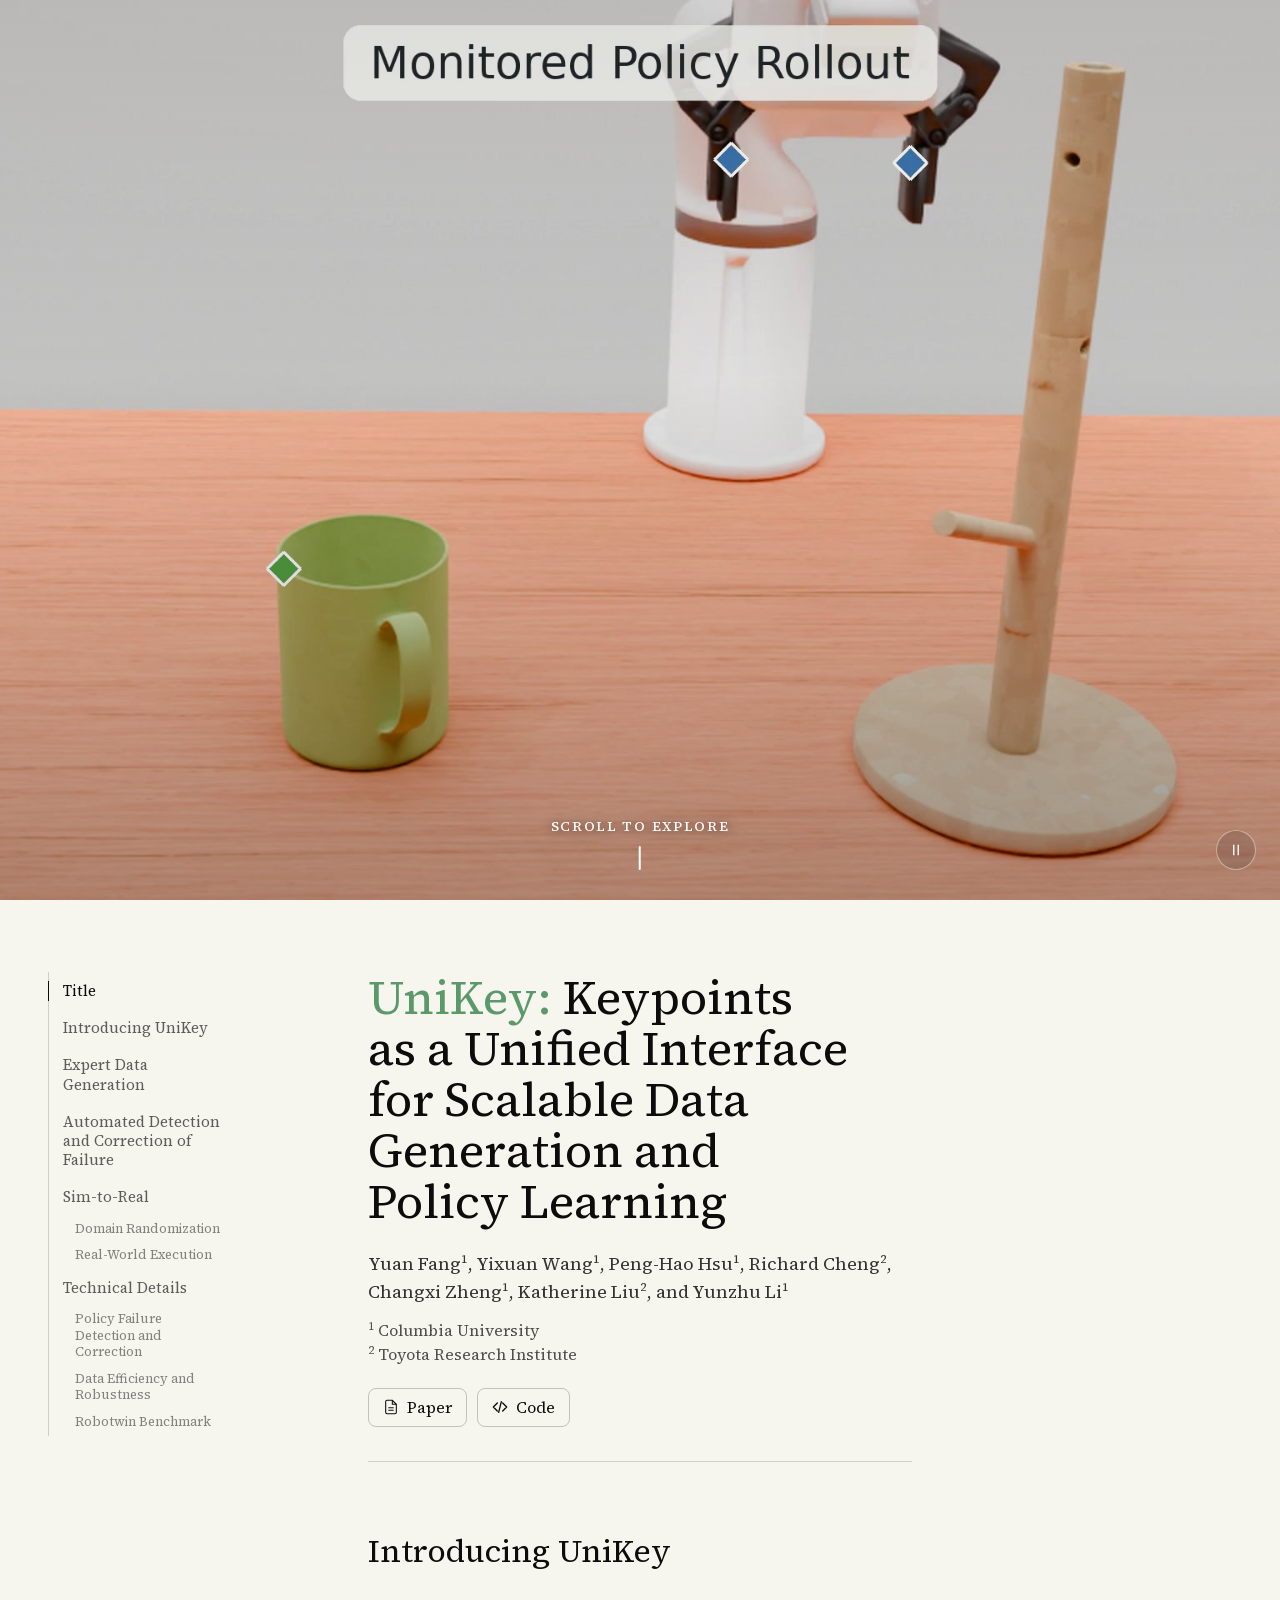
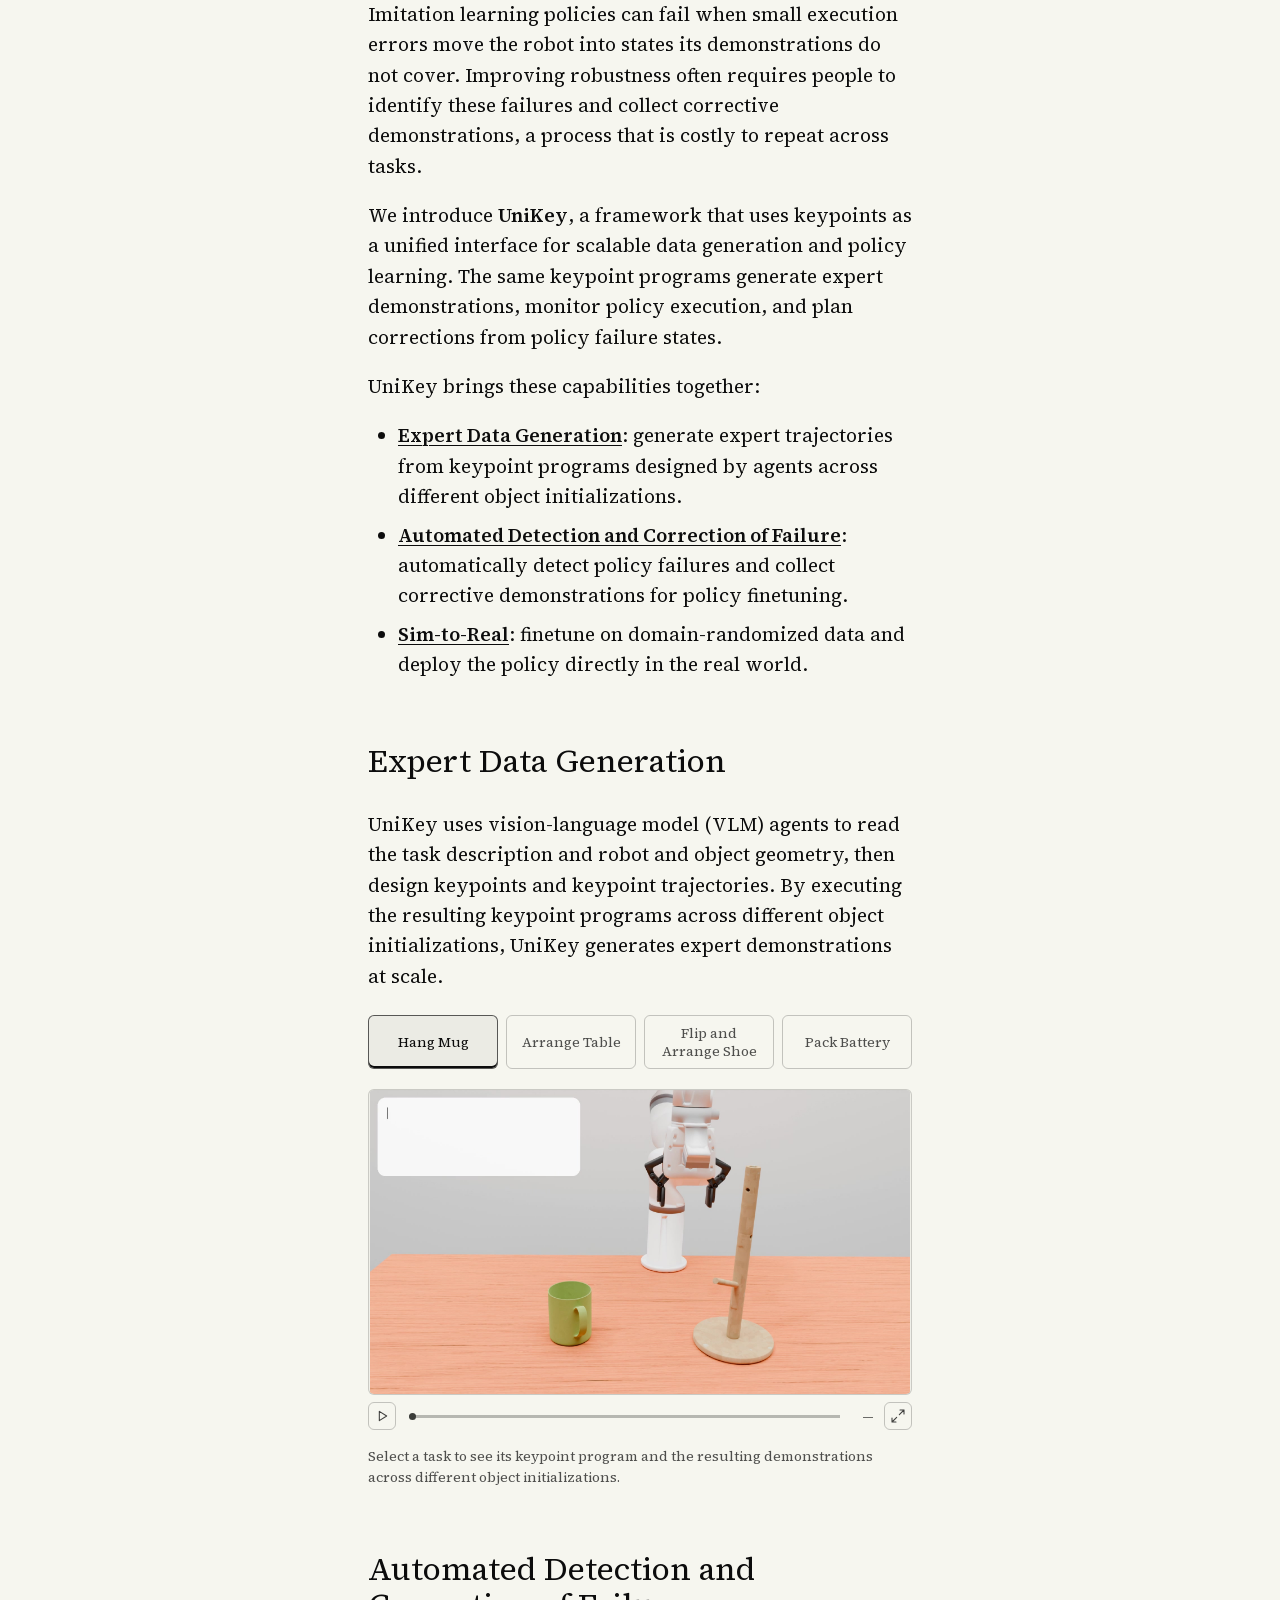
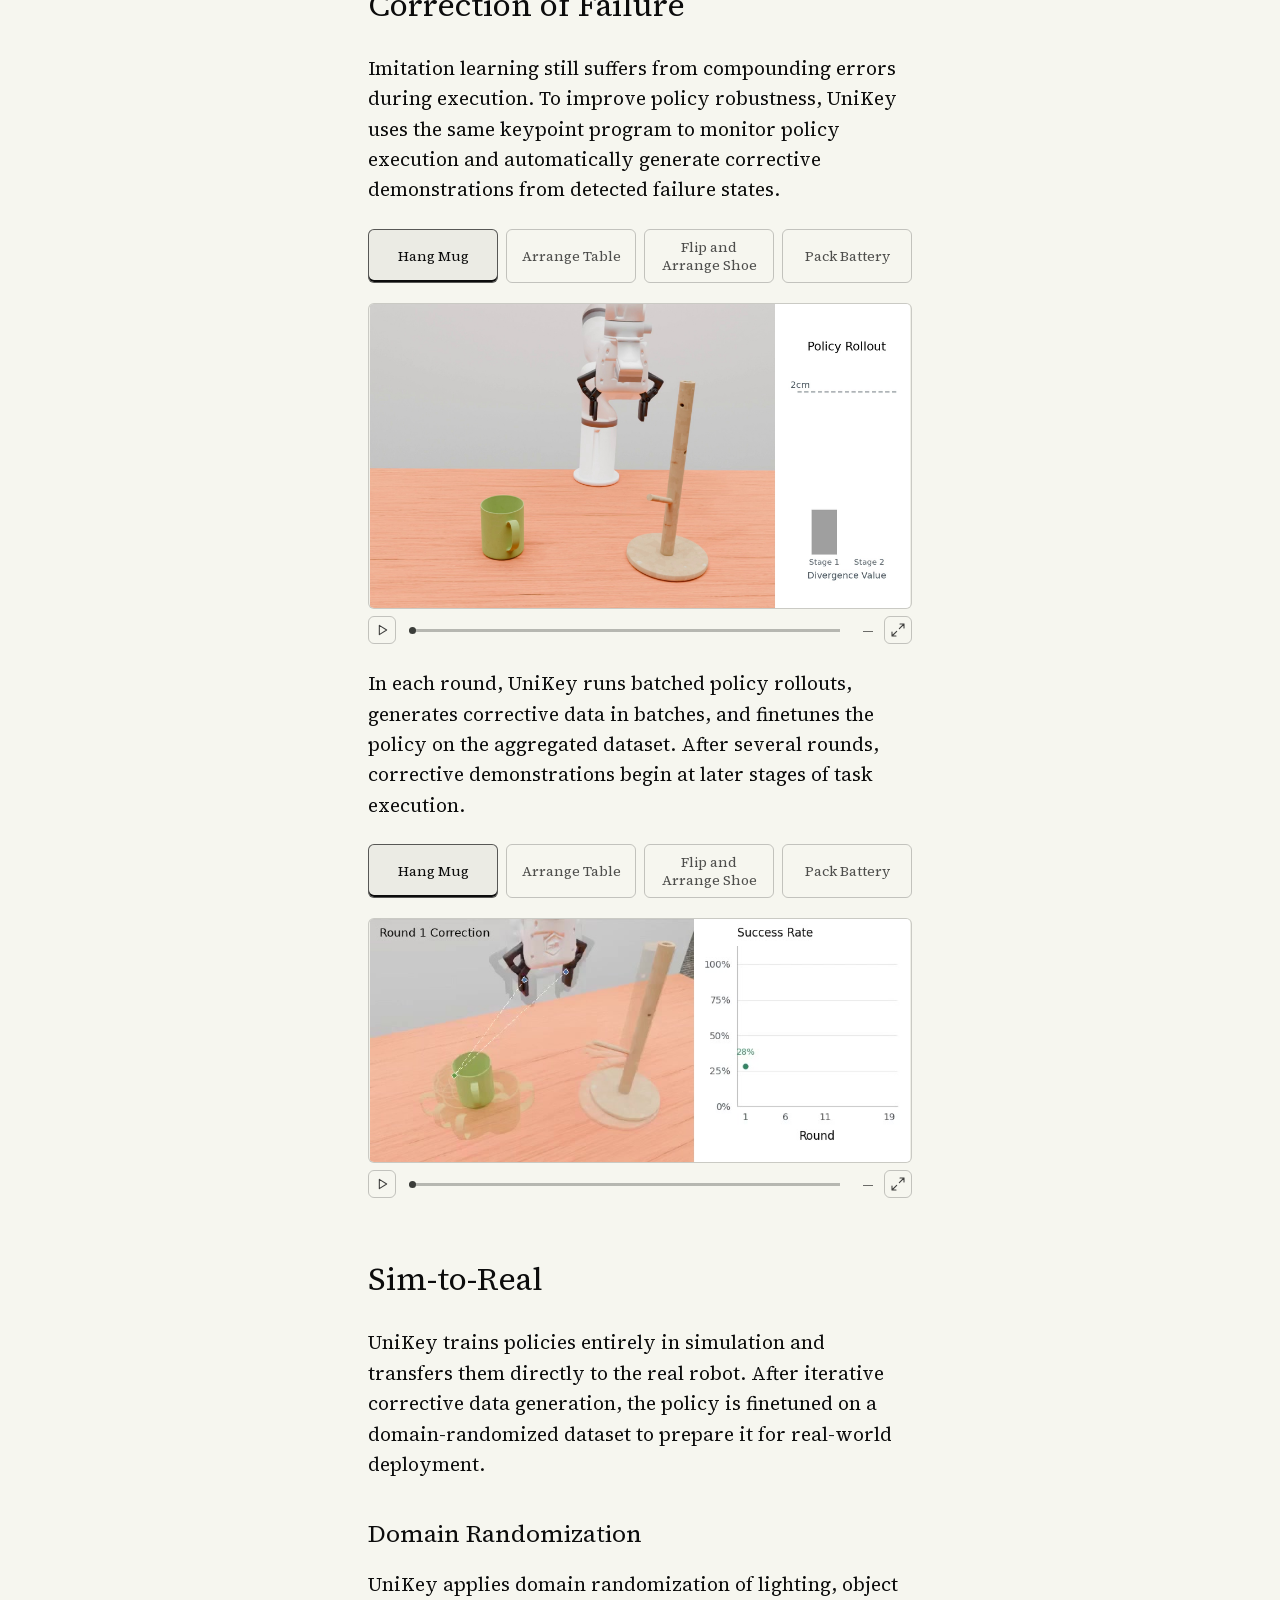
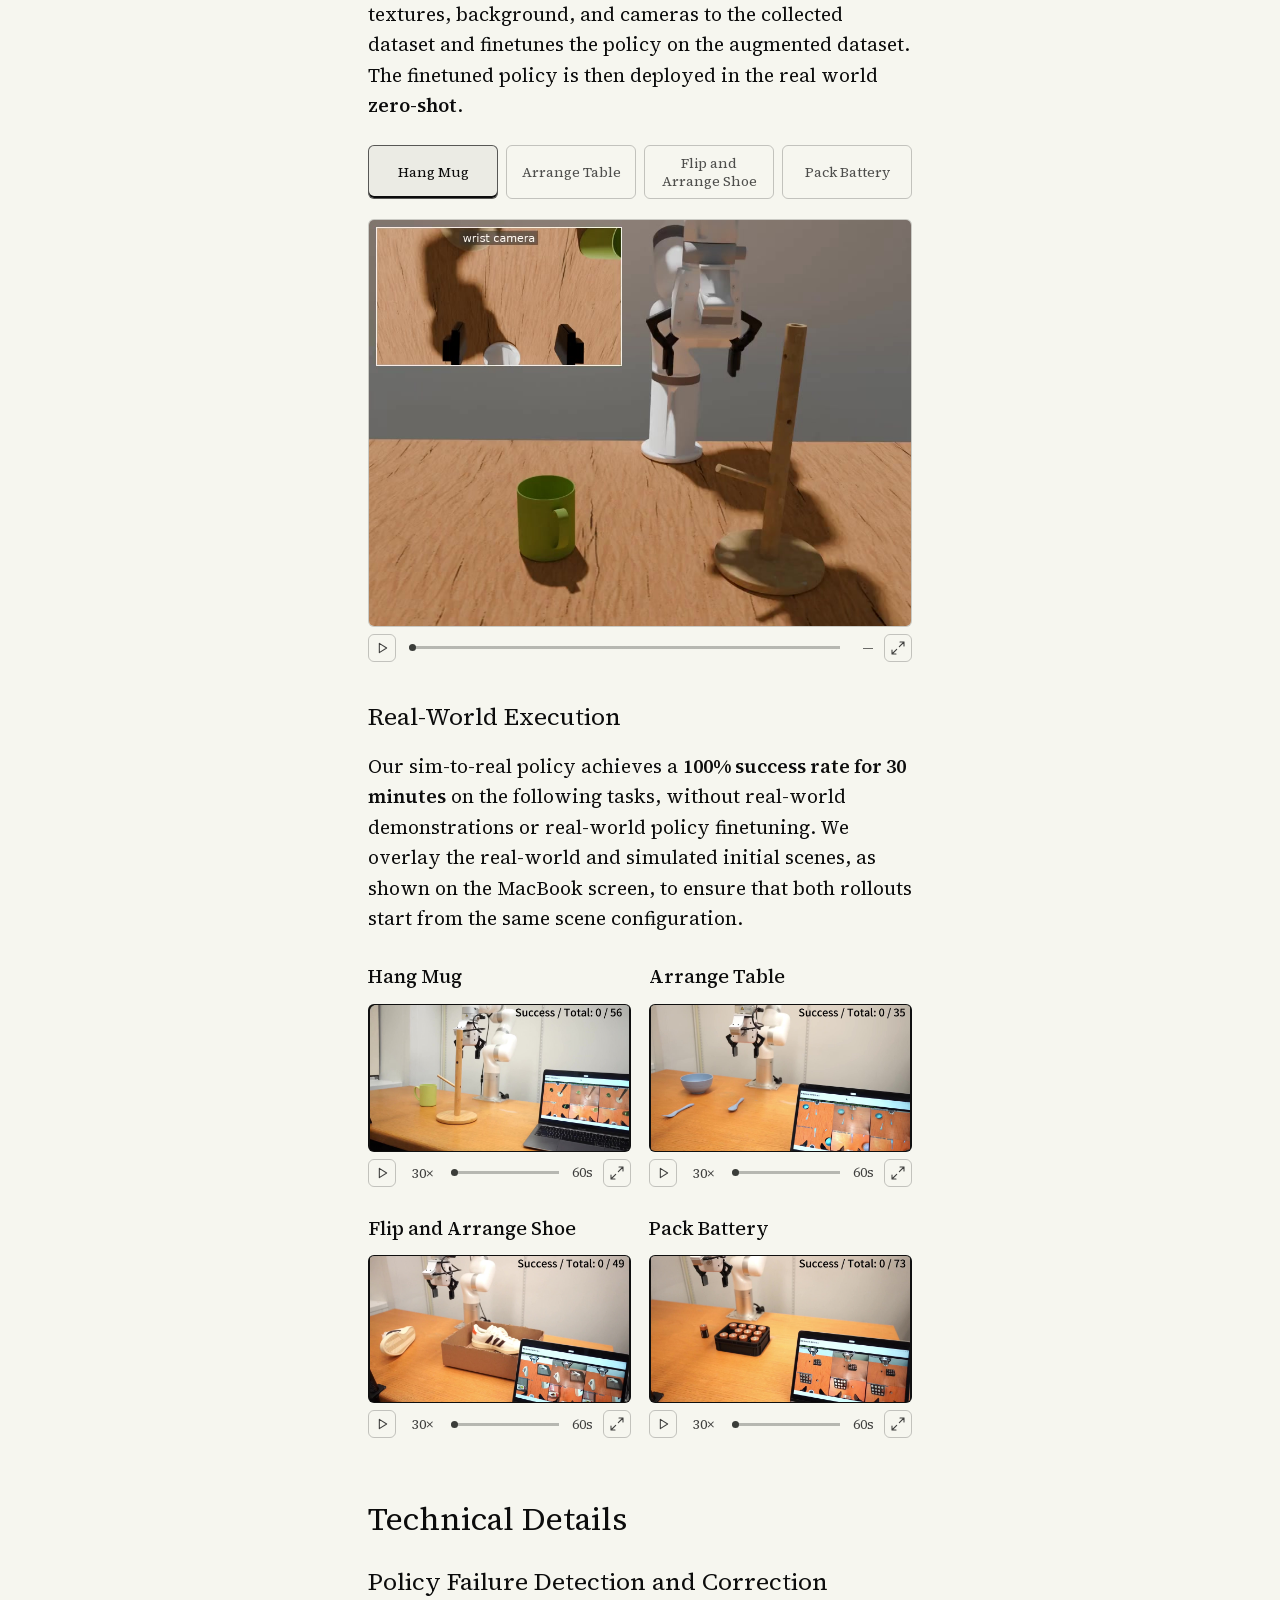
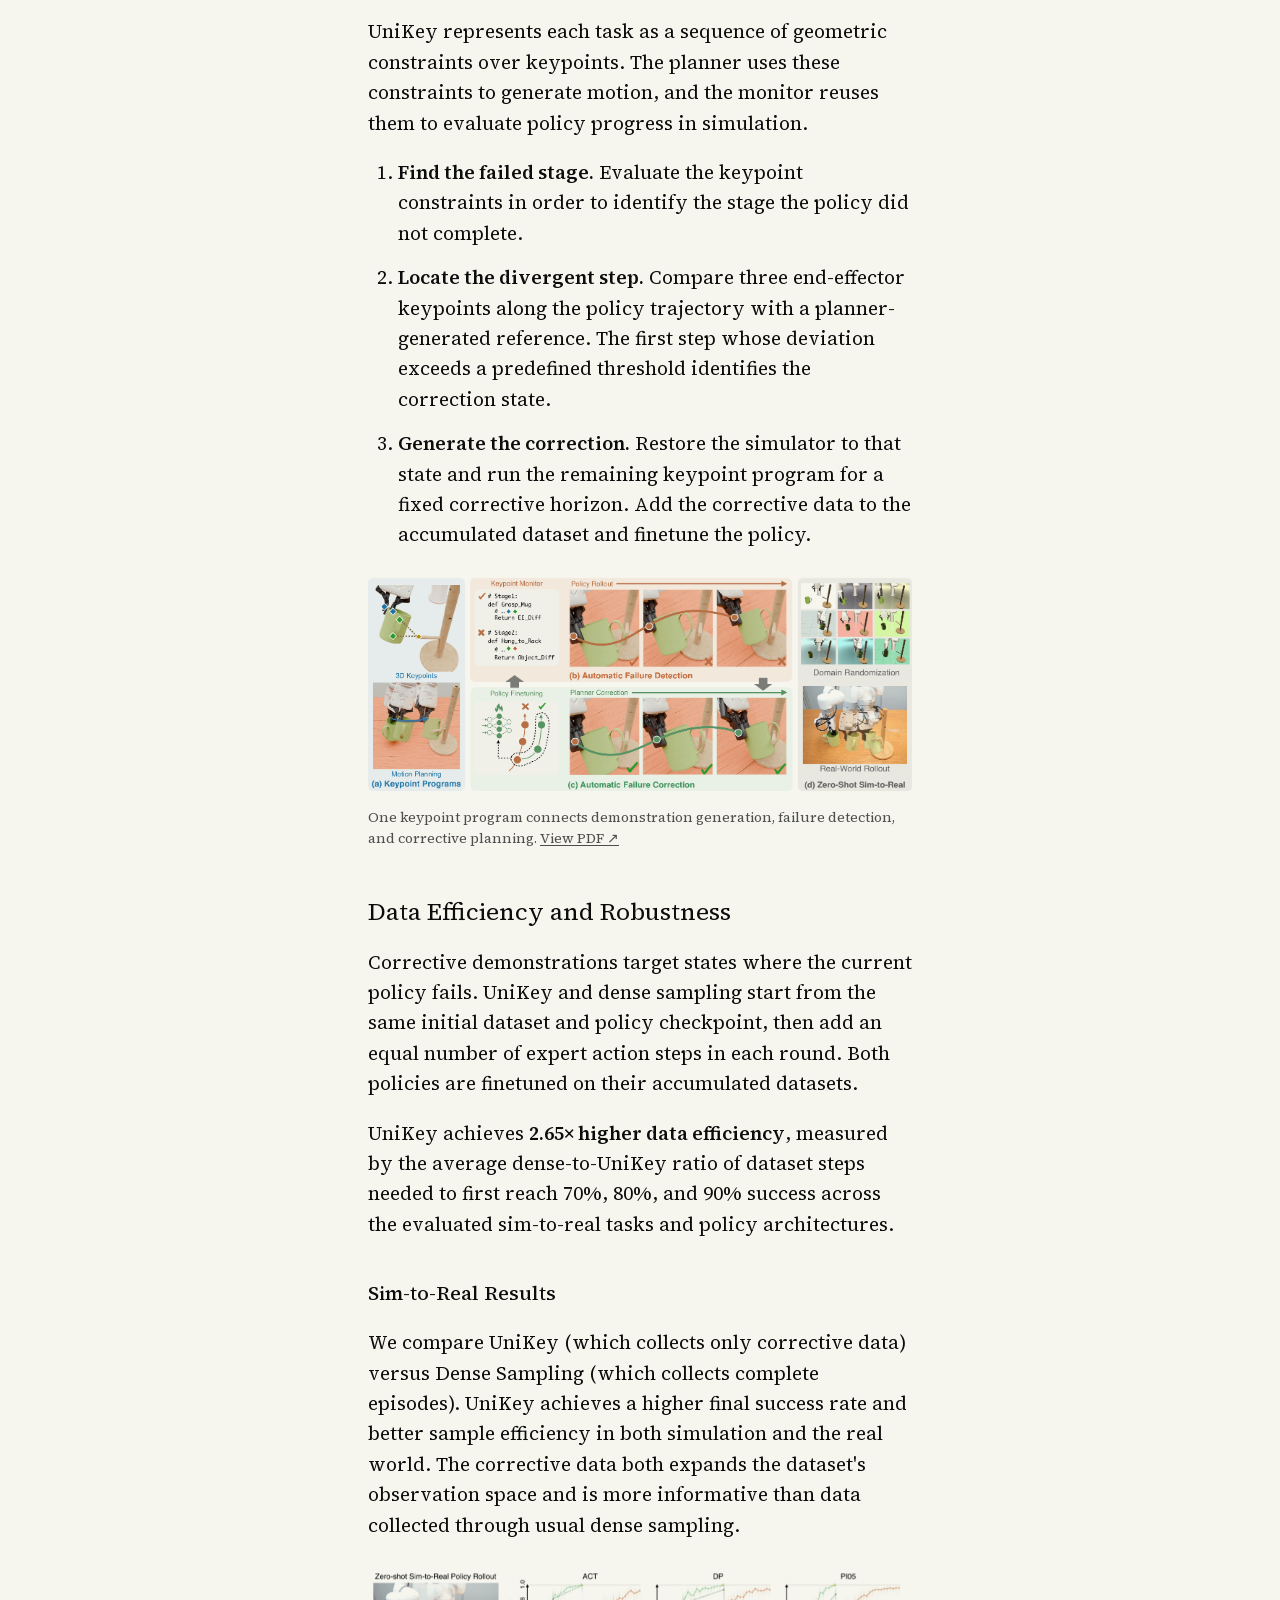
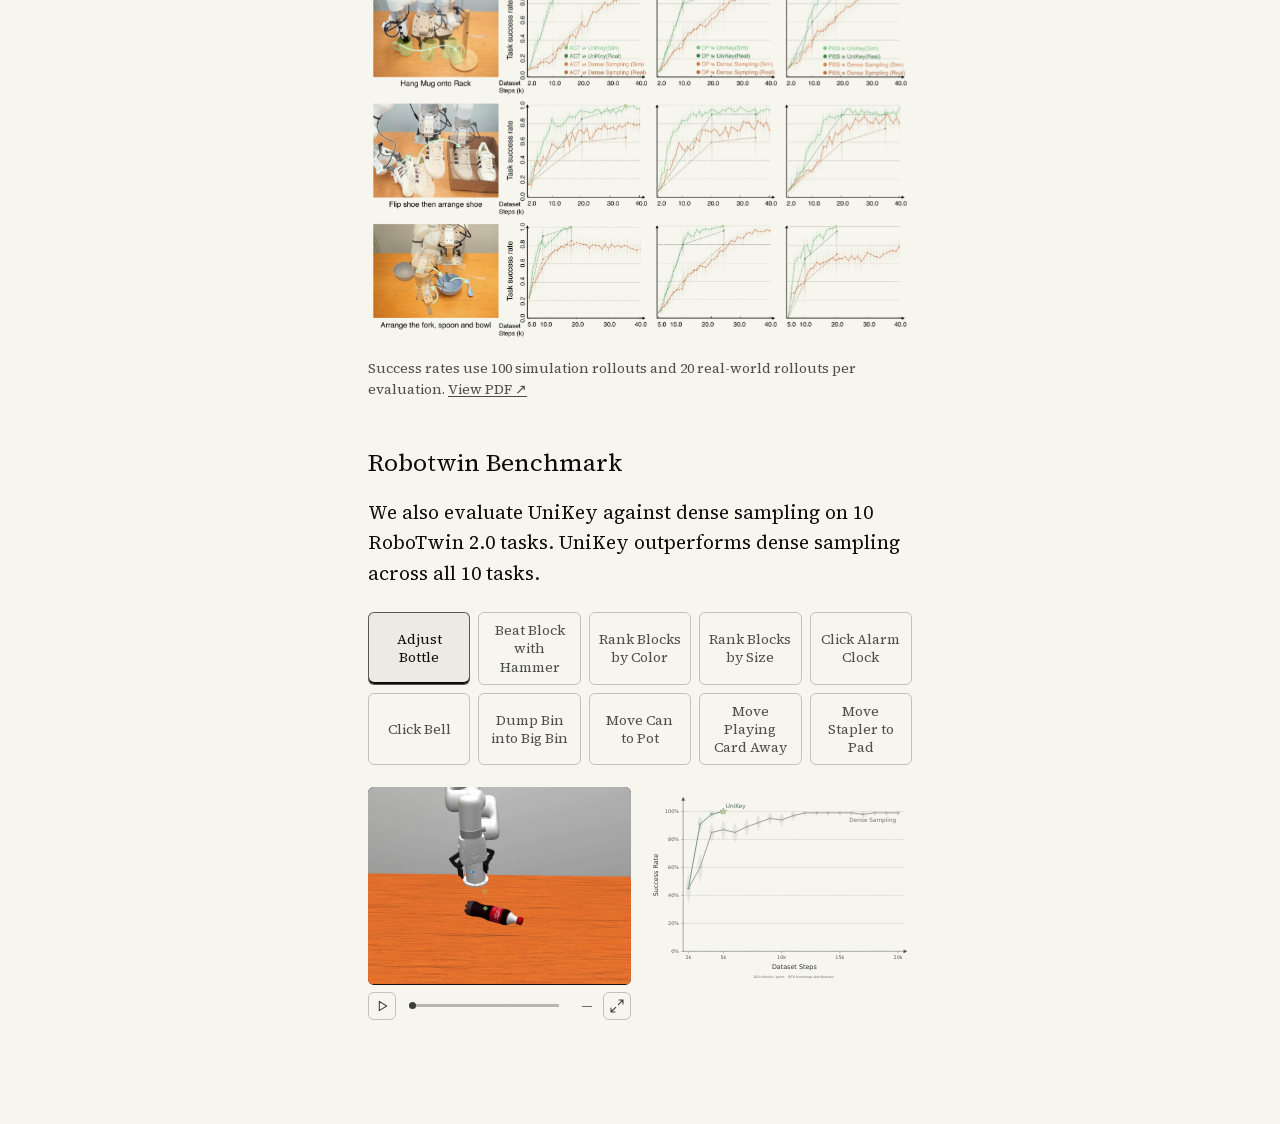
==== preview-domain-randomization.html @ f1667c3e "Update UniKey videos, playback, and domain randomization previews" ====
<!doctype html>
<html lang="en">
  <head>
    <meta charset="UTF-8" />
    <meta name="viewport" content="width=device-width, initial-scale=1.0" />
    <meta name="description" content="UniKey uses keypoints to automate policy monitoring and corrective data generation, achieving 2.65× higher data efficiency than dense sampling and robust zero-shot sim-to-real transfer." />
    <meta name="theme-color" content="#f6f6ef" />
    <meta property="og:title" content="UniKey: Keypoints as a Unified Interface for Scalable Data Generation and Policy Learning" />
    <meta property="og:description" content="Automatic corrective data generation for robust imitation learning, from simulation to the real world." />
    <meta property="og:type" content="website" />
    <title>Wrist Camera Preview · UniKey: Keypoints as a Unified Interface for Scalable Data Generation and Policy Learning</title>
    <link rel="preload" href="./assets/fonts/source-serif-4-latin.woff2" as="font" type="font/woff2" crossorigin />
    <link rel="stylesheet" href="./assets/site.css?v=1b3c70c98d0b" />
    <script defer src="./assets/site.js?v=96c7bf23cf19"></script>
    <script defer src="./assets/video-controls.js?v=99b1cdd6835e"></script>
    <script defer src="./assets/video-autoplay.js?v=1937b2f18bd2"></script>
    <script defer src="./assets/presentation.js?v=2782373aa03b"></script>
    <script defer src="./assets/pipeline.js?v=ec218c591a13"></script>
  </head>
  <body>
    <div class="scroll-progress" aria-hidden="true"></div>
    <a class="skip-link" href="#main">Skip to content</a>
    <main id="main">
      <section class="opening" aria-label="UniKey opening demonstration">
        <div class="opening-stage">
          <video id="opening-video" controls autoplay loop muted playsinline preload="auto" poster="./assets/videos/hero/poster.jpg?v=f71ce4507bfb" width="1920" height="1080" aria-label="Hang Mug: monitored policy rollout, cinematic rewind, and automatic correction">
            <source src="./assets/videos/hero/policy-then-correction.mp4?v=dce9d5199ff1" type="video/mp4" />
            Your browser does not support embedded video. <a href="./assets/videos/hero/policy-then-correction.mp4?v=dce9d5199ff1">Watch the UniKey opening demonstration.</a>
          </video>
          <a class="scroll-cue" href="#article-content">Scroll to explore</a>
          <button class="hero-playback" type="button" aria-label="Pause opening video" hidden>
            <svg width="18" height="18" viewBox="0 0 24 24" fill="none" stroke="currentColor" stroke-width="1.8" aria-hidden="true"><path d="M9 5v14M15 5v14" /></svg>
          </button>
        </div>
      </section>
      <div class="article-body" id="article-content">
        <div class="article-layout">
          <aside class="article-outline" aria-label="Article outline">
          <nav class="section-nav" aria-label="Page sections">
            <a href="#article-title" data-level="0" aria-current="location">Title</a>
            <a href="#overview" data-level="1">Introducing UniKey</a>
            <a href="#data-generation" data-level="1">Expert Data Generation</a>
            <a href="#corrective-data-generation" data-level="1">Automated Detection and Correction of Failure</a>
            <a href="#sim-to-real" data-level="1">Sim-to-Real</a>
            <a href="#domain-randomization" data-level="2">Domain Randomization</a>
            <a href="#evaluation" data-level="2">Real-World Execution</a>
            <a href="#technical-details" data-level="1">Technical Details</a>
            <a href="#failure-detection-correction-title" data-level="2">Policy Failure Detection and Correction</a>
            <a href="#data-efficiency-title" data-level="2">Data Efficiency and Robustness</a>
            <a href="#robotwin" data-level="2">Robotwin Benchmark</a>
          </nav>
          </aside>
          <article class="article-shell">
        <header class="article-header" id="article-title">
          <h1 id="project-title">
            <span class="title-mainline"><span class="title-brand">UniKey:</span> Keypoints as a Unified Interface</span>
            <span class="title-tagline">for Scalable Data Generation and Policy Learning</span>
          </h1>
          <p class="authors">
            <span>Yuan Fang<sup>1</sup></span>,
            <span>Yixuan Wang<sup>1</sup></span>,
            <span>Peng-Hao Hsu<sup>1</sup></span>,
            <span>Richard Cheng<sup>2</sup></span>,<br />
            <span>Changxi Zheng<sup>1</sup></span>,
            <span>Katherine Liu<sup>2</sup></span>, and
            <span>Yunzhu Li<sup>1</sup></span>
          </p>
          <p class="affiliations">
            <sup>1</sup> Columbia University<br />
            <sup>2</sup> Toyota Research Institute
          </p>
          <div class="hero-actions">
            <a class="button primary" href="./UniKey.pdf" target="_blank" rel="noopener"><svg width="16" height="16" viewBox="0 0 24 24" fill="none" stroke="currentColor" stroke-width="1.6" aria-hidden="true"><path d="M14 2H6a2 2 0 0 0-2 2v16a2 2 0 0 0 2 2h12a2 2 0 0 0 2-2V8Z"/><path d="M14 2v6h6M8 13h8M8 17h8"/></svg> Paper</a>
            <a class="button" href="https://anonymous.4open.science/r/UniKey-E549/README.md" target="_blank" rel="noopener" aria-label="UniKey anonymous code repository" title="UniKey anonymous code repository">
              <svg width="24" height="24" viewBox="0 0 24 24" fill="none" stroke="currentColor" stroke-width="2" stroke-linecap="round" stroke-linejoin="round" aria-hidden="true" focusable="false">
                <path d="M8 6 2 12 8 18M16 6l6 6-6 6M14 4l-4 16" />
              </svg>
              Code
            </a>
          </div>
        </header>
      <section class="section introduction-section" id="overview" aria-labelledby="introduction-title">
        <div class="introduction" aria-labelledby="introduction-title">
          <div class="section-head">
            <h2 id="introduction-title">Introducing UniKey</h2>
          </div>
          <p class="pipeline-copy">Imitation learning policies can fail when small execution errors move the robot into states its demonstrations do not cover. Improving robustness often requires people to identify these failures and collect corrective demonstrations, a process that is costly to repeat across tasks.</p>
          <p class="pipeline-copy">We introduce <strong>UniKey</strong>, a framework that uses keypoints as a unified interface for scalable data generation and policy learning. The same keypoint programs generate expert demonstrations, monitor policy execution, and plan corrections from policy failure states.</p>
          <p class="pipeline-copy capability-lead">UniKey brings these capabilities together:</p>
          <ul class="capability-list">
            <li><a href="#data-generation">Expert Data Generation</a>: generate expert trajectories from keypoint programs designed by agents across different object initializations.</li>
            <li><a href="#corrective-data-generation">Automated Detection and Correction of Failure</a>: automatically detect policy failures and collect corrective demonstrations for policy finetuning.</li>
            <li><a href="#sim-to-real">Sim-to-Real</a>: finetune on domain-randomized data and deploy the policy directly in the real world.</li>
          </ul>
        </div>
      </section>

      <section class="section shell" id="data-generation" aria-labelledby="data-generation-title">
        <div class="section-head">
          <span id="pipeline" class="anchor-target" aria-hidden="true"></span>
          <h2 id="data-generation-title">Expert Data Generation</h2>
        </div>
        <p class="pipeline-copy">UniKey uses vision-language model (VLM) agents to read the task description and robot and object geometry, then design keypoints and keypoint trajectories. By executing the resulting keypoint programs across different object initializations, UniKey generates expert demonstrations at scale.</p>
          <div class="task-picker pipeline-picker" role="group" aria-label="Choose an agentic keypoint program task" hidden>
            <button type="button" data-pipeline-task="hang-mug" aria-pressed="true" aria-controls="pipeline-hang-mug" class="active">Hang Mug</button>
            <button type="button" data-pipeline-task="arrange-table" aria-pressed="false" aria-controls="pipeline-arrange-table">Arrange Table</button>
            <button type="button" data-pipeline-task="flip-and-arrange-shoe" aria-pressed="false" aria-controls="pipeline-flip-and-arrange-shoe">Flip and Arrange Shoe</button>
            <button type="button" data-pipeline-task="pack-battery" aria-pressed="false" aria-controls="pipeline-pack-battery">Pack Battery</button>
          </div>
          <p class="sr-only" id="pipeline-announcement" role="status" aria-live="polite" aria-atomic="true"></p>
          <div class="pipeline-videos" role="region" aria-label="Selected agentic keypoint program video">
            <figure class="pipeline-video" id="pipeline-hang-mug" aria-label="Hang Mug: Agentic Keypoint Programs">
              <video controls muted playsinline preload="none" poster="./assets/videos/pipeline/hang-mug/poster.jpg?v=ce578dd0d98d" width="1920" height="1080" aria-label="Hang Mug: keypoint program followed by twelve robot demonstrations">
                <source src="./assets/videos/pipeline/hang-mug/combined.mp4?v=d618da8c2a6f" type="video/mp4" />
                Your browser does not support embedded video. <a href="./assets/videos/pipeline/hang-mug/combined.mp4?v=d618da8c2a6f">Open the Hang Mug demonstration.</a>
              </video>
            </figure>
            <figure class="pipeline-video" id="pipeline-arrange-table" aria-label="Arrange Table: Agentic Keypoint Programs" hidden>
              <video controls muted playsinline preload="none" poster="./assets/videos/pipeline/arrange-table/poster.jpg?v=bbb5daaa5b80" width="1920" height="1080" aria-label="Arrange Table: keypoint program followed by twelve robot demonstrations">
                <source src="./assets/videos/pipeline/arrange-table/combined.mp4?v=31a9e0cde8e1" type="video/mp4" />
                Your browser does not support embedded video. <a href="./assets/videos/pipeline/arrange-table/combined.mp4?v=31a9e0cde8e1">Open the Arrange Table demonstration.</a>
              </video>
            </figure>
            <figure class="pipeline-video" id="pipeline-flip-and-arrange-shoe" aria-label="Flip and Arrange Shoe: Agentic Keypoint Programs" hidden>
              <video controls muted playsinline preload="none" poster="./assets/videos/pipeline/flip-and-arrange-shoe/poster.jpg?v=55c9d227e55c" width="1920" height="1080" aria-label="Flip and Arrange Shoe: keypoint program followed by twelve robot demonstrations">
                <source src="./assets/videos/pipeline/flip-and-arrange-shoe/combined.mp4?v=40d053f2a8ca" type="video/mp4" />
                Your browser does not support embedded video. <a href="./assets/videos/pipeline/flip-and-arrange-shoe/combined.mp4?v=40d053f2a8ca">Open the Flip and Arrange Shoe demonstration.</a>
              </video>
            </figure>
            <figure class="pipeline-video" id="pipeline-pack-battery" aria-label="Pack Battery: Agentic Keypoint Programs" hidden>
              <video controls muted playsinline preload="none" poster="./assets/videos/pipeline/pack-battery/poster.jpg?v=533777e38580" width="1920" height="1080" aria-label="Pack Battery: keypoint program followed by twelve robot demonstrations">
                <source src="./assets/videos/pipeline/pack-battery/combined.mp4?v=79637c9d8835" type="video/mp4" />
                Your browser does not support embedded video. <a href="./assets/videos/pipeline/pack-battery/combined.mp4?v=79637c9d8835">Open the Pack Battery demonstration.</a>
              </video>
            </figure>
          </div>
        <p class="media-caption">Select a task to see its keypoint program and the resulting demonstrations across different object initializations.</p>
      </section>

      <section class="section shell" id="corrective-data-generation" aria-labelledby="corrective-data-generation-title">
        <div class="section-head">
          <h2 id="corrective-data-generation-title">Automated Detection and Correction of Failure</h2>
        </div>
        <p class="pipeline-copy">Imitation learning still suffers from compounding errors during execution. To improve policy robustness, UniKey uses the same keypoint program to monitor policy execution and automatically generate corrective demonstrations from detected failure states.</p>
          <div class="task-picker detection-picker" role="group" aria-label="Choose a task for automated detection and correction of failure" hidden>
            <button type="button" data-detection-task="hang-mug" aria-pressed="true" aria-controls="detection-hang-mug" class="active">Hang Mug</button>
            <button type="button" data-detection-task="arrange-table" aria-pressed="false" aria-controls="detection-arrange-table">Arrange Table</button>
            <button type="button" data-detection-task="flip-and-arrange-shoe" aria-pressed="false" aria-controls="detection-flip-and-arrange-shoe">Flip and Arrange Shoe</button>
            <button type="button" data-detection-task="pack-battery" aria-pressed="false" aria-controls="detection-pack-battery">Pack Battery</button>
          </div>
          <p class="sr-only" id="detection-announcement" role="status" aria-live="polite" aria-atomic="true"></p>
          <div class="detection-videos" role="region" aria-label="Selected video for automated detection and correction of failure">
            <div class="detection-task" id="detection-hang-mug" aria-label="Hang Mug: automated detection and correction of failure">
              <video controls muted playsinline preload="none" poster="./assets/videos/pipeline/failure-detection-correction/hang-mug/poster.jpg?v=a7f6e7b707b1" width="1920" height="1080" aria-label="Hang Mug: automated detection and correction of failure demonstration">
                <source src="./assets/videos/pipeline/failure-detection-correction/hang-mug/rollout.mp4?v=a61691746f4f" type="video/mp4" />
                Your browser does not support embedded video. <a href="./assets/videos/pipeline/failure-detection-correction/hang-mug/rollout.mp4?v=a61691746f4f">Open the Hang Mug video for automated detection and correction of failure.</a>
              </video>
            </div>
            <div class="detection-task" id="detection-arrange-table" aria-label="Arrange Table: automated detection and correction of failure" hidden>
              <video controls muted playsinline preload="none" poster="./assets/videos/pipeline/failure-detection-correction/arrange-table/poster.jpg?v=3e289f72680d" width="1920" height="1080" aria-label="Arrange Table: automated detection and correction of failure demonstration">
                <source src="./assets/videos/pipeline/failure-detection-correction/arrange-table/rollout.mp4?v=8e82841658b4" type="video/mp4" />
                Your browser does not support embedded video. <a href="./assets/videos/pipeline/failure-detection-correction/arrange-table/rollout.mp4?v=8e82841658b4">Open the Arrange Table video for automated detection and correction of failure.</a>
              </video>
            </div>
            <div class="detection-task" id="detection-flip-and-arrange-shoe" aria-label="Flip and Arrange Shoe: automated detection and correction of failure" hidden>
              <video controls muted playsinline preload="none" poster="./assets/videos/pipeline/failure-detection-correction/flip-and-arrange-shoe/poster.jpg?v=456ef194049b" width="1920" height="1080" aria-label="Flip and Arrange Shoe: automated detection and correction of failure demonstration">
                <source src="./assets/videos/pipeline/failure-detection-correction/flip-and-arrange-shoe/rollout.mp4?v=25e8a7783ced" type="video/mp4" />
                Your browser does not support embedded video. <a href="./assets/videos/pipeline/failure-detection-correction/flip-and-arrange-shoe/rollout.mp4?v=25e8a7783ced">Open the Flip and Arrange Shoe video for automated detection and correction of failure.</a>
              </video>
            </div>
            <div class="detection-task" id="detection-pack-battery" aria-label="Pack Battery: automated detection and correction of failure" hidden>
              <video controls muted playsinline preload="none" poster="./assets/videos/pipeline/failure-detection-correction/pack-battery/poster.jpg?v=206ced6e17ef" width="1920" height="1080" aria-label="Pack Battery: automated detection and correction of failure demonstration">
                <source src="./assets/videos/pipeline/failure-detection-correction/pack-battery/rollout.mp4?v=8949222aadfb" type="video/mp4" />
                Your browser does not support embedded video. <a href="./assets/videos/pipeline/failure-detection-correction/pack-battery/rollout.mp4?v=8949222aadfb">Open the Pack Battery video for automated detection and correction of failure.</a>
              </video>
            </div>
          </div>
          <p class="pipeline-copy">In each round, UniKey runs batched policy rollouts, generates corrective data in batches, and finetunes the policy on the aggregated dataset. After several rounds, corrective demonstrations begin at later stages of task execution.</p>
          <div class="task-picker iterations-picker" role="group" aria-label="Choose a policy improvement task" hidden>
            <button type="button" data-iterations-task="hang-mug" aria-pressed="true" aria-controls="iterations-hang-mug" class="active">Hang Mug</button>
            <button type="button" data-iterations-task="arrange-table" aria-pressed="false" aria-controls="iterations-arrange-table">Arrange Table</button>
            <button type="button" data-iterations-task="flip-and-arrange-shoe" aria-pressed="false" aria-controls="iterations-flip-and-arrange-shoe">Flip and Arrange Shoe</button>
            <button type="button" data-iterations-task="pack-battery" aria-pressed="false" aria-controls="iterations-pack-battery">Pack Battery</button>
          </div>
          <p class="sr-only" id="iterations-announcement" role="status" aria-live="polite" aria-atomic="true"></p>
          <div class="iterations-videos" role="region" aria-label="Selected policy improvement video">
            <figure class="automatic-corrections-video" id="iterations-hang-mug" aria-label="Hang Mug policy improvement across training rounds">
              <video controls muted playsinline preload="none" poster="./assets/videos/pipeline/failure-detection-correction/automatic-corrections-across-rounds-poster.jpg?v=e808d408ed9b" width="800" height="360" aria-label="Hang Mug: policy rollouts and success rates across training rounds">
                <source src="./assets/videos/pipeline/failure-detection-correction/automatic-corrections-across-rounds.mp4?v=635883a14a7a" type="video/mp4" />
                Your browser does not support embedded video. <a href="./assets/videos/pipeline/failure-detection-correction/automatic-corrections-across-rounds.mp4?v=635883a14a7a">Open the Hang Mug training rounds video.</a>
              </video>
            </figure>
            <figure class="automatic-corrections-video" id="iterations-arrange-table" aria-label="Arrange Table policy improvement from base policy to final checkpoint" hidden>
              <video controls muted playsinline preload="none" poster="./assets/videos/pipeline/failure-detection-correction/arrange-table/training-rounds-poster.jpg?v=bab1e78dde8d" width="1920" height="1080" aria-label="Arrange Table: corrections and success rates for the base policy and final checkpoint">
                <source src="./assets/videos/pipeline/failure-detection-correction/arrange-table/training-rounds.mp4?v=406c34e2e45d" type="video/mp4" />
                Your browser does not support embedded video. <a href="./assets/videos/pipeline/failure-detection-correction/arrange-table/training-rounds.mp4?v=406c34e2e45d">Open the Arrange Table policy improvement video.</a>
              </video>
            </figure>
            <figure class="automatic-corrections-video" id="iterations-flip-and-arrange-shoe" aria-label="Flip and Arrange Shoe policy improvement across training rounds" hidden>
              <video controls muted playsinline preload="none" poster="./assets/videos/pipeline/failure-detection-correction/flip-and-arrange-shoe/training-rounds-poster.jpg?v=630f3a3239f0" width="1920" height="1080" aria-label="Flip and Arrange Shoe: policy rollouts and success rates across training rounds">
                <source src="./assets/videos/pipeline/failure-detection-correction/flip-and-arrange-shoe/training-rounds.mp4?v=71654b609031" type="video/mp4" />
                Your browser does not support embedded video. <a href="./assets/videos/pipeline/failure-detection-correction/flip-and-arrange-shoe/training-rounds.mp4?v=71654b609031">Open the Flip and Arrange Shoe training rounds video.</a>
              </video>
            </figure>
            <figure class="automatic-corrections-video" id="iterations-pack-battery" aria-label="Pack Battery policy improvement across training rounds" hidden>
              <video controls muted playsinline preload="none" poster="./assets/videos/pipeline/failure-detection-correction/pack-battery/training-rounds-poster.jpg?v=bf80704fd843" width="1920" height="1080" aria-label="Pack Battery: policy rollouts and success rates across training rounds">
                <source src="./assets/videos/pipeline/failure-detection-correction/pack-battery/training-rounds.mp4?v=0ab069d5aee7" type="video/mp4" />
                Your browser does not support embedded video. <a href="./assets/videos/pipeline/failure-detection-correction/pack-battery/training-rounds.mp4?v=0ab069d5aee7">Open the Pack Battery training rounds video.</a>
              </video>
            </figure>
          </div>
      </section>

      <section class="section shell" id="sim-to-real" aria-labelledby="sim-to-real-title">
        <div class="section-head">
          <h2 id="sim-to-real-title">Sim-to-Real</h2>
        </div>
        <p class="pipeline-copy">UniKey trains policies entirely in simulation and transfers them directly to the real robot. After iterative corrective data generation, the policy is finetuned on a domain-randomized dataset to prepare it for real-world deployment.</p>
        <div class="domain-randomization-block" id="domain-randomization" aria-labelledby="domain-randomization-title">
          <h3 id="domain-randomization-title">Domain Randomization</h3>
          <p class="pipeline-copy">UniKey applies domain randomization of lighting, object textures, background, and cameras to the collected dataset and finetunes the policy on the augmented dataset. The finetuned policy is then deployed in the real world <strong>zero-shot</strong>.</p>
          <div class="task-picker domain-randomization-picker" role="group" aria-label="Choose a domain randomization task" hidden>
            <button type="button" data-domain-randomization-task="hang-mug" aria-pressed="true" aria-controls="domain-randomization-hang-mug" class="active">Hang Mug</button>
            <button type="button" data-domain-randomization-task="arrange-table" aria-pressed="false" aria-controls="domain-randomization-arrange-table">Arrange Table</button>
            <button type="button" data-domain-randomization-task="flip-and-arrange-shoe" aria-pressed="false" aria-controls="domain-randomization-flip-and-arrange-shoe">Flip and Arrange Shoe</button>
            <button type="button" data-domain-randomization-task="pack-battery" aria-pressed="false" aria-controls="domain-randomization-pack-battery">Pack Battery</button>
          </div>
          <p class="sr-only" id="domain-randomization-announcement" role="status" aria-live="polite" aria-atomic="true"></p>
          <div class="domain-randomization-videos" role="region" aria-label="Selected domain randomization video">
            <figure class="domain-randomization-video" id="domain-randomization-hang-mug" aria-label="Hang Mug domain randomization demonstration">
              <video controls muted playsinline preload="none" poster="./output/previews/domain-randomization/hang-mug-poster.jpg?v=49167a0c0ddb" width="960" height="720" aria-label="Hang Mug: domain randomization of backgrounds, lighting, and camera perspective">
                <source src="./output/previews/domain-randomization/hang-mug.mp4?v=6e4210e1b988" type="video/mp4" />
                Your browser does not support embedded video. <a href="./output/previews/domain-randomization/hang-mug.mp4?v=6e4210e1b988">Open the Hang Mug domain randomization demonstration.</a>
              </video>
            </figure>
            <figure class="domain-randomization-video" id="domain-randomization-arrange-table" aria-label="Arrange Table domain randomization demonstration" hidden>
              <video controls muted playsinline preload="none" poster="./output/previews/domain-randomization/arrange-table-poster.jpg?v=ffc4b9ae5ab2" width="960" height="720" aria-label="Arrange Table: domain randomization of backgrounds, lighting, and camera perspective">
                <source src="./output/previews/domain-randomization/arrange-table.mp4?v=3583a3b2074f" type="video/mp4" />
                Your browser does not support embedded video. <a href="./output/previews/domain-randomization/arrange-table.mp4?v=3583a3b2074f">Open the Arrange Table domain randomization demonstration.</a>
              </video>
            </figure>
            <figure class="domain-randomization-video" id="domain-randomization-flip-and-arrange-shoe" aria-label="Flip and Arrange Shoe domain randomization demonstration" hidden>
              <video controls muted playsinline preload="none" poster="./output/previews/domain-randomization/flip-and-arrange-shoe-poster.jpg?v=bbc0ddb8dda3" width="960" height="720" aria-label="Flip and Arrange Shoe: domain randomization of backgrounds, lighting, and camera perspective">
                <source src="./output/previews/domain-randomization/flip-and-arrange-shoe.mp4?v=ccd2e72f2c5e" type="video/mp4" />
                Your browser does not support embedded video. <a href="./output/previews/domain-randomization/flip-and-arrange-shoe.mp4?v=ccd2e72f2c5e">Open the Flip and Arrange Shoe domain randomization demonstration.</a>
              </video>
            </figure>
            <figure class="domain-randomization-video" id="domain-randomization-pack-battery" aria-label="Pack Battery domain randomization demonstration" hidden>
              <video controls muted playsinline preload="none" poster="./output/previews/domain-randomization/pack-battery-poster.jpg?v=bed91855b051" width="960" height="720" aria-label="Pack Battery: domain randomization of backgrounds, lighting, and camera perspective">
                <source src="./output/previews/domain-randomization/pack-battery.mp4?v=e7e2b34657d1" type="video/mp4" />
                Your browser does not support embedded video. <a href="./output/previews/domain-randomization/pack-battery.mp4?v=e7e2b34657d1">Open the Pack Battery domain randomization demonstration.</a>
              </video>
            </figure>
          </div>
        </div>
        <div class="realworld-block" id="evaluation" aria-labelledby="evaluation-title">
          <div class="subsection-head">
            <h3 id="evaluation-title">Real-World Execution</h3>
          </div>
          <p class="pipeline-copy">Our sim-to-real policy achieves a <strong>100% success rate for 30 minutes</strong> on the following tasks, without real-world demonstrations or real-world policy finetuning. We overlay the real-world and simulated initial scenes, as shown on the MacBook screen, to ensure that both rollouts start from the same scene configuration.</p>
          <div class="realworld-rollouts">
            <article aria-labelledby="hang-mug-title">
              <h4 id="hang-mug-title">Hang Mug</h4>
              <video controls muted playsinline preload="none" data-base-speed="30" data-duration="59.933333" poster="./assets/videos/realworld/hang-mug/poster.jpg?v=3a1855f9282a" width="1920" height="1080" aria-label="Hang Mug: real-world rollout">
                <source src="./assets/videos/realworld/hang-mug/rollout.mp4?v=1c0b6fc0b464" type="video/mp4" />
                Your browser does not support embedded video. <a href="./assets/videos/realworld/hang-mug/rollout.mp4?v=1c0b6fc0b464">Open the Hang Mug video.</a>
              </video>
            </article>
            <article aria-labelledby="table-arrange-title">
              <h4 id="table-arrange-title">Arrange Table</h4>
              <video controls muted playsinline preload="none" data-base-speed="30" data-duration="59.6" poster="./assets/videos/realworld/arrange-table/poster.jpg?v=2b5cde276f96" width="1920" height="1080" aria-label="Arrange Table: real-world rollout">
                <source src="./assets/videos/realworld/arrange-table/rollout.mp4?v=4dc2ea7ac97a" type="video/mp4" />
                Your browser does not support embedded video. <a href="./assets/videos/realworld/arrange-table/rollout.mp4?v=4dc2ea7ac97a">Open the Arrange Table video.</a>
              </video>
            </article>
            <article aria-labelledby="flip-arrange-shoe-title">
              <h4 id="flip-arrange-shoe-title">Flip and Arrange Shoe</h4>
              <video controls muted playsinline preload="none" data-base-speed="30" data-duration="59.833333" poster="./assets/videos/realworld/flip-and-arrange-shoe/poster.jpg?v=a07f212aaa8e" width="1920" height="1080" aria-label="Flip and Arrange Shoe: real-world rollout">
                <source src="./assets/videos/realworld/flip-and-arrange-shoe/rollout.mp4?v=288afea38144" type="video/mp4" />
                Your browser does not support embedded video. <a href="./assets/videos/realworld/flip-and-arrange-shoe/rollout.mp4?v=288afea38144">Open the Flip and Arrange Shoe video.</a>
              </video>
            </article>
            <article aria-labelledby="pack-battery-title">
              <h4 id="pack-battery-title">Pack Battery</h4>
              <video controls muted playsinline preload="none" data-base-speed="30" data-duration="60" poster="./assets/videos/realworld/pack-battery/poster.jpg?v=90617931f644" width="1920" height="1080" aria-label="Pack Battery: real-world rollout">
                <source src="./assets/videos/realworld/pack-battery/rollout.mp4?v=35a500acfd2d" type="video/mp4" />
                Your browser does not support embedded video. <a href="./assets/videos/realworld/pack-battery/rollout.mp4?v=35a500acfd2d">Open the Pack Battery video.</a>
              </video>
            </article>
          </div>
        </div>
      </section>

      <section class="section shell technical-details" id="technical-details" aria-labelledby="technical-details-title">
        <div class="section-head">
          <h2 id="technical-details-title">Technical Details</h2>
        </div>
        <div class="technical-subsection" aria-labelledby="failure-detection-correction-title">
          <h3 id="failure-detection-correction-title">Policy Failure Detection and Correction</h3>
          <p class="pipeline-copy">UniKey represents each task as a sequence of geometric constraints over keypoints. The planner uses these constraints to generate motion, and the monitor reuses them to evaluate policy progress in simulation.</p>
          <ol class="technical-steps">
            <li><strong>Find the failed stage.</strong> Evaluate the keypoint constraints in order to identify the stage the policy did not complete.</li>
            <li><strong>Locate the divergent step.</strong> Compare three end-effector keypoints along the policy trajectory with a planner-generated reference. The first step whose deviation exceeds a predefined threshold identifies the correction state.</li>
            <li><strong>Generate the correction.</strong> Restore the simulator to that state and run the remaining keypoint program for a fixed corrective horizon. Add the corrective data to the accumulated dataset and finetune the policy.</li>
          </ol>
          <figure class="paper-figure">
            <a class="figure-link" href="./media/figures/method.pdf" target="_blank" rel="noopener" aria-label="Open the UniKey method figure as a full-resolution PDF">
              <img src="./media/figures/method.png" width="3000" height="1179" loading="lazy" draggable="false" alt="UniKey overview: keypoint programs, stage-wise and step-wise policy failure detection, automatic corrective planning, and zero-shot sim-to-real transfer." />
            </a>
            <figcaption>One keypoint program connects demonstration generation, failure detection, and corrective planning. <a href="./media/figures/method.pdf" target="_blank" rel="noopener">View PDF ↗</a></figcaption>
          </figure>
        </div>
        <div class="technical-subsection" aria-labelledby="data-efficiency-title">
          <h3 id="data-efficiency-title">Data Efficiency and Robustness</h3>
          <p class="pipeline-copy">Corrective demonstrations target states where the current policy fails. UniKey and dense sampling start from the same initial dataset and policy checkpoint, then add an equal number of expert action steps in each round. Both policies are finetuned on their accumulated datasets.</p>
          <p class="pipeline-copy">UniKey achieves <strong>2.65× higher data efficiency</strong>, measured by the average dense-to-UniKey ratio of dataset steps needed to first reach 70%, 80%, and 90% success across the evaluated sim-to-real tasks and policy architectures.</p>
          <div class="technical-results" id="sim-to-real-results" aria-labelledby="sim-to-real-results-title">
            <div class="subsection-head">
              <h4 id="sim-to-real-results-title">Sim-to-Real Results</h4>
            </div>
            <p class="pipeline-copy">We compare UniKey (which collects only corrective data) versus Dense Sampling (which collects complete episodes). UniKey achieves a higher final success rate and better sample efficiency in both simulation and the real world. The corrective data both expands the dataset's observation space and is more informative than data collected through usual dense sampling.</p>
            <figure class="paper-figure">
              <a class="figure-link" href="./media/figures/main-results.pdf" target="_blank" rel="noopener" aria-label="Open the Sim-to-Real Results figure as a full-resolution PDF">
                <img src="./media/figures/main-results.png" width="3266" height="2245" loading="lazy" draggable="false" alt="Results comparing UniKey and dense sampling for ACT, Diffusion Policy, and PI05. Task success rates in simulation and zero-shot real-world deployment are plotted against dataset steps for hanging a mug, flipping then arranging a shoe, and arranging the fork, spoon and bowl." />
              </a>
              <figcaption>Success rates use 100 simulation rollouts and 20 real-world rollouts per evaluation. <a href="./media/figures/main-results.pdf" target="_blank" rel="noopener">View PDF ↗</a></figcaption>
            </figure>
          </div>
        </div>
        <div class="technical-subsection" id="robotwin" aria-labelledby="robotwin-title">
          <h3 id="robotwin-title">Robotwin Benchmark</h3>
          <p class="pipeline-copy">We also evaluate UniKey against dense sampling on 10 RoboTwin 2.0 tasks. UniKey outperforms dense sampling across all 10 tasks.</p>
          <div class="task-picker" role="group" aria-label="Choose a RoboTwin task" hidden>
            <button type="button" data-task="adjust-bottle" aria-pressed="false" aria-controls="adjust-bottle">Adjust Bottle</button>
            <button type="button" data-task="beat-block-hammer" aria-pressed="false" aria-controls="beat-block-hammer">Beat Block with Hammer</button>
            <button type="button" data-task="rank-blocks-color" aria-pressed="false" aria-controls="rank-blocks-color">Rank Blocks by Color</button>
            <button type="button" data-task="rank-blocks-size" aria-pressed="false" aria-controls="rank-blocks-size">Rank Blocks by Size</button>
            <button type="button" data-task="click-alarm-clock" aria-pressed="false" aria-controls="click-alarm-clock">Click Alarm Clock</button>
            <button type="button" data-task="click-bell" aria-pressed="false" aria-controls="click-bell">Click Bell</button>
            <button type="button" data-task="dump-bin-bigbin" aria-pressed="false" aria-controls="dump-bin-bigbin">Dump Bin into Big Bin</button>
            <button type="button" data-task="move-can-pot" aria-pressed="false" aria-controls="move-can-pot">Move Can to Pot</button>
            <button type="button" data-task="move-playingcard-away" aria-pressed="false" aria-controls="move-playingcard-away">Move Playing Card Away</button>
            <button type="button" data-task="move-stapler-pad" aria-pressed="false" aria-controls="move-stapler-pad">Move Stapler to Pad</button>
          </div>
          <p class="sr-only" id="task-announcement" role="status" aria-live="polite" aria-atomic="true"></p>
          <div class="task-list" id="task-list" role="region" aria-label="RoboTwin task videos and success-rate curves" tabindex="0">
            <article class="task-card" id="adjust-bottle" aria-label="Adjust Bottle">
              <div class="media-grid">
                <div class="video-wrap">
                  <video poster="./media/robotwin/01_adjust_bottle_01/poster.jpg?v=eee7ad1a49fe" width="1440" height="1080" controls muted playsinline preload="none" aria-label="Adjust Bottle keypoint program demonstration in MuJoCo">
                    <source src="./media/robotwin/01_adjust_bottle_01/rollout.mp4?v=ad47c550ad89" type="video/mp4" />
                    Your browser does not support embedded video. <a href="./media/robotwin/01_adjust_bottle_01/rollout.mp4?v=ad47c550ad89">Download this demonstration.</a>
                  </video>
                </div>
                <a class="figure-wrap" href="./media/robotwin/01_adjust_bottle_01/success-rate.svg" target="_blank" rel="noopener">
                  <img src="./media/robotwin/01_adjust_bottle_01/success-rate.svg" width="1200" height="900" loading="lazy" draggable="false" alt="Adjust Bottle: UniKey and dense-sampling success rates by dataset steps" />
                </a>
              </div>
            </article>
            <article class="task-card" id="beat-block-hammer" aria-label="Beat Block with Hammer">
              <div class="media-grid">
                <div class="video-wrap">
                  <video poster="./media/robotwin/02_beat_block_hammer_01/poster.jpg?v=57990d1a5e68" width="1440" height="1080" controls muted playsinline preload="none" aria-label="Beat Block with Hammer keypoint program demonstration in MuJoCo">
                    <source src="./media/robotwin/02_beat_block_hammer_01/rollout.mp4?v=d64bed362033" type="video/mp4" />
                    Your browser does not support embedded video. <a href="./media/robotwin/02_beat_block_hammer_01/rollout.mp4?v=d64bed362033">Download this demonstration.</a>
                  </video>
                </div>
                <a class="figure-wrap" href="./media/robotwin/02_beat_block_hammer_01/success-rate.svg" target="_blank" rel="noopener">
                  <img src="./media/robotwin/02_beat_block_hammer_01/success-rate.svg" width="1200" height="900" loading="lazy" draggable="false" alt="Beat Block with Hammer: UniKey and dense-sampling success rates by dataset steps" />
                </a>
              </div>
            </article>
            <article class="task-card" id="rank-blocks-color" aria-label="Rank Blocks by Color">
              <div class="media-grid">
                <div class="video-wrap">
                  <video poster="./media/robotwin/03_blocks_ranking_rgb/poster.jpg?v=12db0c64e1f2" width="1440" height="1080" controls muted playsinline preload="none" aria-label="Rank Blocks by Color keypoint program demonstration in MuJoCo">
                    <source src="./media/robotwin/03_blocks_ranking_rgb/rollout.mp4?v=05529f1d855e" type="video/mp4" />
                    Your browser does not support embedded video. <a href="./media/robotwin/03_blocks_ranking_rgb/rollout.mp4?v=05529f1d855e">Download this demonstration.</a>
                  </video>
                </div>
                <a class="figure-wrap" href="./media/robotwin/03_blocks_ranking_rgb/success-rate.svg" target="_blank" rel="noopener">
                  <img src="./media/robotwin/03_blocks_ranking_rgb/success-rate.svg" width="1200" height="900" loading="lazy" draggable="false" alt="Rank Blocks by Color: UniKey and dense-sampling success rates by dataset steps" />
                </a>
              </div>
            </article>
            <article class="task-card" id="rank-blocks-size" aria-label="Rank Blocks by Size">
              <div class="media-grid">
                <div class="video-wrap">
                  <video poster="./media/robotwin/04_blocks_ranking_size/poster.jpg?v=be059d64d48c" width="1440" height="1080" controls muted playsinline preload="none" aria-label="Rank Blocks by Size keypoint program demonstration in MuJoCo">
                    <source src="./media/robotwin/04_blocks_ranking_size/rollout.mp4?v=4c2f291abd7a" type="video/mp4" />
                    Your browser does not support embedded video. <a href="./media/robotwin/04_blocks_ranking_size/rollout.mp4?v=4c2f291abd7a">Download this demonstration.</a>
                  </video>
                </div>
                <a class="figure-wrap" href="./media/robotwin/04_blocks_ranking_size/success-rate.svg" target="_blank" rel="noopener">
                  <img src="./media/robotwin/04_blocks_ranking_size/success-rate.svg" width="1200" height="900" loading="lazy" draggable="false" alt="Rank Blocks by Size: UniKey and dense-sampling success rates by dataset steps" />
                </a>
              </div>
            </article>
            <article class="task-card" id="click-alarm-clock" aria-label="Click Alarm Clock">
              <div class="media-grid">
                <div class="video-wrap">
                  <video poster="./media/robotwin/05_click_alarmclock_01/poster.jpg?v=552747413791" width="1440" height="1080" controls muted playsinline preload="none" aria-label="Click Alarm Clock keypoint program demonstration in MuJoCo">
                    <source src="./media/robotwin/05_click_alarmclock_01/rollout.mp4?v=a77353e37048" type="video/mp4" />
                    Your browser does not support embedded video. <a href="./media/robotwin/05_click_alarmclock_01/rollout.mp4?v=a77353e37048">Download this demonstration.</a>
                  </video>
                </div>
                <a class="figure-wrap" href="./media/robotwin/05_click_alarmclock_01/success-rate.svg" target="_blank" rel="noopener">
                  <img src="./media/robotwin/05_click_alarmclock_01/success-rate.svg" width="1200" height="900" loading="lazy" draggable="false" alt="Click Alarm Clock: UniKey and dense-sampling success rates by dataset steps" />
                </a>
              </div>
            </article>
            <article class="task-card" id="click-bell" aria-label="Click Bell">
              <div class="media-grid">
                <div class="video-wrap">
                  <video poster="./media/robotwin/06_click_bell_00/poster.jpg?v=cfa4a2b6b7e6" width="1440" height="1080" controls muted playsinline preload="none" aria-label="Click Bell keypoint program demonstration in MuJoCo">
                    <source src="./media/robotwin/06_click_bell_00/rollout.mp4?v=179b44fbe953" type="video/mp4" />
                    Your browser does not support embedded video. <a href="./media/robotwin/06_click_bell_00/rollout.mp4?v=179b44fbe953">Download this demonstration.</a>
                  </video>
                </div>
                <a class="figure-wrap" href="./media/robotwin/06_click_bell_00/success-rate.svg" target="_blank" rel="noopener">
                  <img src="./media/robotwin/06_click_bell_00/success-rate.svg" width="1200" height="900" loading="lazy" draggable="false" alt="Click Bell: UniKey and dense-sampling success rates by dataset steps" />
                </a>
              </div>
            </article>
            <article class="task-card" id="dump-bin-bigbin" aria-label="Dump Bin into Big Bin">
              <div class="media-grid">
                <div class="video-wrap">
                  <video poster="./media/robotwin/07_dump_bin_bigbin_00/poster.jpg?v=f68b62dbcd08" width="1440" height="1080" controls muted playsinline preload="none" aria-label="Dump Bin into Big Bin keypoint program demonstration in MuJoCo">
                    <source src="./media/robotwin/07_dump_bin_bigbin_00/rollout.mp4?v=dc7b054c7fbc" type="video/mp4" />
                    Your browser does not support embedded video. <a href="./media/robotwin/07_dump_bin_bigbin_00/rollout.mp4?v=dc7b054c7fbc">Download this demonstration.</a>
                  </video>
                </div>
                <a class="figure-wrap" href="./media/robotwin/07_dump_bin_bigbin_00/success-rate.svg" target="_blank" rel="noopener">
                  <img src="./media/robotwin/07_dump_bin_bigbin_00/success-rate.svg" width="1200" height="900" loading="lazy" draggable="false" alt="Dump Bin into Big Bin: UniKey and dense-sampling success rates by dataset steps" />
                </a>
              </div>
            </article>
            <article class="task-card" id="move-can-pot" aria-label="Move Can to Pot">
              <div class="media-grid">
                <div class="video-wrap">
                  <video poster="./media/robotwin/08_move_can_pot_00/poster.jpg?v=bf2660f3c4aa" width="1440" height="1080" controls muted playsinline preload="none" aria-label="Move Can to Pot keypoint program demonstration in MuJoCo">
                    <source src="./media/robotwin/08_move_can_pot_00/rollout.mp4?v=27dab28d34fd" type="video/mp4" />
                    Your browser does not support embedded video. <a href="./media/robotwin/08_move_can_pot_00/rollout.mp4?v=27dab28d34fd">Download this demonstration.</a>
                  </video>
                </div>
                <a class="figure-wrap" href="./media/robotwin/08_move_can_pot_00/success-rate.svg" target="_blank" rel="noopener">
                  <img src="./media/robotwin/08_move_can_pot_00/success-rate.svg" width="1200" height="900" loading="lazy" draggable="false" alt="Move Can to Pot: UniKey and dense-sampling success rates by dataset steps" />
                </a>
              </div>
            </article>
            <article class="task-card" id="move-playingcard-away" aria-label="Move Playing Card Away">
              <div class="media-grid">
                <div class="video-wrap">
                  <video poster="./media/robotwin/09_Move_Playingcard_Away/poster.jpg?v=dcf6da82bb45" width="1440" height="1080" controls muted playsinline preload="none" aria-label="Move Playing Card Away keypoint program demonstration in MuJoCo">
                    <source src="./media/robotwin/09_Move_Playingcard_Away/rollout.mp4?v=408f199c7669" type="video/mp4" />
                    Your browser does not support embedded video. <a href="./media/robotwin/09_Move_Playingcard_Away/rollout.mp4?v=408f199c7669">Download this demonstration.</a>
                  </video>
                </div>
                <a class="figure-wrap" href="./media/robotwin/09_Move_Playingcard_Away/success-rate.svg" target="_blank" rel="noopener">
                  <img src="./media/robotwin/09_Move_Playingcard_Away/success-rate.svg" width="1200" height="900" loading="lazy" draggable="false" alt="Move Playing Card Away: UniKey and dense-sampling success rates by dataset steps" />
                </a>
              </div>
            </article>
            <article class="task-card" id="move-stapler-pad" aria-label="Move Stapler to Pad">
              <div class="media-grid">
                <div class="video-wrap">
                  <video poster="./media/robotwin/10_Move_Stapler_Pad/poster.jpg?v=f2116ecb8739" width="1440" height="1080" controls muted playsinline preload="none" aria-label="Move Stapler to Pad keypoint program demonstration in MuJoCo">
                    <source src="./media/robotwin/10_Move_Stapler_Pad/rollout.mp4?v=e8be138380c2" type="video/mp4" />
                    Your browser does not support embedded video. <a href="./media/robotwin/10_Move_Stapler_Pad/rollout.mp4?v=e8be138380c2">Download this demonstration.</a>
                  </video>
                </div>
                <a class="figure-wrap" href="./media/robotwin/10_Move_Stapler_Pad/success-rate.svg" target="_blank" rel="noopener">
                  <img src="./media/robotwin/10_Move_Stapler_Pad/success-rate.svg" width="1200" height="900" loading="lazy" draggable="false" alt="Move Stapler to Pad: UniKey and dense-sampling success rates by dataset steps" />
                </a>
              </div>
            </article>
          </div>
        </div>
      </section>
          </article>
        </div>
      </div>
    </main>
    <button class="contents-trigger" type="button" aria-haspopup="dialog" aria-controls="contents-dialog" aria-expanded="false" hidden>
      <svg width="16" height="16" viewBox="0 0 24 24" fill="none" stroke="currentColor" stroke-width="1.8" aria-hidden="true"><path d="M8 5h13M8 12h13M8 19h13M3 5h.01M3 12h.01M3 19h.01" /></svg>
      Contents
    </button>
    <dialog id="contents-dialog" aria-labelledby="contents-title">
      <div class="contents-head">
        <span id="contents-title">Contents</span>
        <button type="button" class="contents-close" aria-label="Close table of contents">
          <svg width="18" height="18" viewBox="0 0 24 24" fill="none" stroke="currentColor" stroke-width="1.8" aria-hidden="true"><path d="M18 6 6 18M6 6l12 12" /></svg>
        </button>
      </div>
      <nav class="contents-links" aria-label="Table of contents"></nav>
    </dialog>
  </body>
</html>
---- assets/site.css ----
@font-face {
  font-family: "Source Serif 4";
  font-style: normal;
  font-weight: 200 900;
  font-display: swap;
  src: url("./fonts/source-serif-4-latin.woff2") format("woff2");
}

:root {
  font-family: "Source Serif 4", Georgia, serif;
  color: #0c0c0c;
  background: #f6f6ef;
  font-synthesis: none;
  text-rendering: optimizeLegibility;
  --ink: #0c0c0c;
  --muted: #65655f;
  --paper: #f6f6ef;
  --line: #0c0c0c29;
  --accent: #5b996a;
}

* { box-sizing: border-box; }
[hidden] { display: none !important; }
html { scroll-behavior: smooth; scroll-padding-top: 0; }
body { margin: 0; min-width: 320px; }
a { color: inherit; text-decoration: none; }
button { font: inherit; color: inherit; cursor: pointer; }
a, button { -webkit-tap-highlight-color: transparent; }
:focus-visible { outline: 2px solid var(--ink); outline-offset: 5px; }
img, video { max-width: 100%; }
figure { margin: 0; }
svg { flex-shrink: 0; }
.skip-link { position: fixed; top: 12px; left: 16px; z-index: 120; padding: 10px 16px; color: var(--paper); background: var(--ink); transform: translateY(-180%); }
.skip-link:focus { transform: translateY(0); }
.sr-only { position: absolute; width: 1px; height: 1px; padding: 0; margin: -1px; overflow: hidden; clip-path: inset(50%); white-space: nowrap; border: 0; }
.scroll-progress { display: none; }

/* Full-screen opening, followed by the research article. */
.opening { height: 100svh; background: #050505; overflow: hidden; }
.opening-stage { position: relative; height: 100%; overflow: hidden; }
.opening video { position: absolute; inset: 0; width: 100%; height: 100%; object-fit: cover; object-position: center; }
.opening-stage::after { content: ""; position: absolute; inset: 0; pointer-events: none; background: linear-gradient(#0000001a, #00000005 42%, #00000047); }
.scroll-cue { position: absolute; z-index: 3; bottom: 30px; left: 50%; transform: translateX(-50%); color: #fff; font-size: 14px; font-weight: 500; letter-spacing: .12em; text-transform: uppercase; text-shadow: 0 1px 12px #000000b3; animation: scroll-cue-float 1.8s ease-in-out infinite; }
.scroll-cue::after { content: ""; display: block; width: 2px; height: 24px; margin: 10px auto 0; border-radius: 2px; background: #fff; }
@keyframes scroll-cue-float { 50% { transform: translate(-50%, 5px); } }
.hero-playback { position: absolute; right: 24px; bottom: 30px; z-index: 3; display: grid; place-items: center; width: 40px; height: 40px; padding: 0; color: #fff; border: 1px solid #ffffff70; border-radius: 50%; background: #00000020; }
.hero-playback:focus-visible, .scroll-cue:focus-visible { outline-color: #fff; }

.article-body { padding: 72px 48px 104px; }
.article-layout { display: grid; grid-template-columns: 176px minmax(0, 1fr); align-items: start; column-gap: clamp(28px, 3.5vw, 64px); max-width: 1440px; margin: 0 auto; }
.article-shell { min-width: 0; width: min(965px, 100%); margin: 0 auto; }
.shell { width: 100%; margin: 0; }
.article-outline { position: sticky; top: 118px; align-self: start; padding-left: 14px; border-left: 1px solid var(--line); }
.section-nav { display: grid; }
.section-nav a { position: relative; display: block; padding: 9px 0; color: #0c0c0ca8; font-size: 15px; font-weight: 400; line-height: 1.28; transition: color .16s; }
.section-nav a[data-level="2"] { padding: 5px 0 5px 12px; color: #0c0c0c80; font-size: 13px; }
.section-nav a[data-level="3"] { padding: 4px 0 4px 24px; color: #0c0c0c80; font-size: 13px; }
.section-nav a::before { content: ""; position: absolute; top: 50%; left: -15px; width: 1px; height: 0; transform: translateY(-50%); background: var(--ink); transition: height .16s; }
.section-nav a:hover, .section-nav a[aria-current], .section-nav a:focus-visible { color: var(--ink); }
.section-nav a:hover::before, .section-nav a[aria-current]::before { height: 20px; }

.article-header { margin: 0 0 72px; padding-bottom: 34px; border-bottom: 1px solid var(--line); }
h1 { margin: 0; font-size: clamp(34px, 4vw, 48px); font-weight: 400; line-height: 1.06; letter-spacing: 0; text-wrap: balance; }
h1 > span { display: block; }
.title-brand, .brand-name { color: var(--accent); }
.authors { margin: 24px 0 0; color: #0c0c0cd6; font-size: 18px; line-height: 1.55; }
.authors span { white-space: nowrap; }
.affiliations { margin: 12px 0 0; color: #0c0c0cb8; font-size: 16px; line-height: 1.5; }
.authors sup, .affiliations sup { font-size: .7em; line-height: 0; }
.hero-actions { display: flex; flex-wrap: wrap; gap: 10px; margin-top: 22px; }
.button { display: inline-flex; align-items: center; justify-content: center; gap: 8px; padding: 7px 14px; border: 1px solid #0c0c0c38; border-radius: 8px; font-size: 16px; line-height: 1.4; background: transparent; transition: border-color .16s, background .16s; }
.button svg { width: 16px; height: 16px; }
.button:hover { border-color: #0c0c0c99; background: #0c0c0c05; }

.section { margin: 0; padding: 0; }
.section + .section { margin-top: 64px; }
.section-head { margin: 0 0 30px; }
h2 { margin: 0; font-size: clamp(31px, 2.5vw, 36px); font-weight: 400; line-height: 1.1; letter-spacing: 0; }
.pipeline-copy, .capability-list, .technical-steps { margin: 19px 0 0; font-size: 19px; font-weight: 400; line-height: 1.6; letter-spacing: 0; }
.pipeline-copy strong, .technical-steps strong { font-weight: 600; }
.introduction { margin: 0; }
.capability-list, .technical-steps { padding-left: 30px; }
.capability-list li + li { margin-top: 8px; }
.capability-list a, .paper-reference a { text-decoration: underline; text-underline-offset: .16em; text-decoration-thickness: 1px; }
.capability-list a { font-weight: 600; }
.subsection-head { margin: 0 0 20px; }
.subsection-head h3, .domain-randomization-block h3, .technical-subsection > h3 { margin: 0 0 20px; font-size: clamp(23px, 1.9vw, 26px); line-height: 1.2; font-weight: 400; }
.subsection-head h4 { margin: 0; font-size: 20px; line-height: 1.4; font-weight: 500; }
.realworld-block, .domain-randomization-block { margin-top: 40px; }
.realworld-rollouts { display: grid; grid-template-columns: repeat(2, minmax(0, 1fr)); gap: 26px 18px; margin-top: 28px; }
.realworld-rollouts article { display: flex; flex-direction: column; min-width: 0; }
.realworld-rollouts h4 { margin: 0 0 12px; font-size: 19px; font-weight: 500; line-height: 1.6; }
.realworld-rollouts video { display: block; width: 100%; height: auto; margin-top: auto; aspect-ratio: 16 / 9; border: 1px solid var(--line); border-radius: 6px; background: #111; }
.media-caption, .paper-figure figcaption { margin: 16px 0 0; color: #0c0c0cb8; font-size: 14px; line-height: 1.5; }
.technical-subsection + .technical-subsection { margin-top: 48px; }
.technical-steps li + li { margin-top: 14px; }
.technical-results { margin-top: 40px; }
.paper-figure { margin-top: 28px; }
.figure-link { display: block; }
.paper-figure img { display: block; width: 100%; height: auto; mix-blend-mode: multiply; }
.paper-figure figcaption a { text-decoration: underline; text-underline-offset: .16em; }
.anchor-target { display: block; }

/* Restrained controls and media frames match the reference article. */
.task-picker { display: grid; grid-template-columns: repeat(5, minmax(0, 1fr)); gap: 8px; margin-top: 24px; }
.task-picker button { min-width: 0; min-height: 42px; padding: 8px 9px; border: 1px solid #0c0c0c38; border-radius: 6px; color: #0c0c0cb8; background: transparent; font-size: 14px; line-height: 1.3; transition: border-color .16s, background .16s, color .16s; }
.task-picker button:hover, .task-picker button.active { color: var(--ink); border-color: #0c0c0ca8; background: #0c0c0c0b; }
.task-picker button.active { box-shadow: inset 0 -2px 0 var(--ink); }
.task-picker.pipeline-picker, .task-picker.detection-picker, .task-picker.iterations-picker, .task-picker.domain-randomization-picker { grid-template-columns: repeat(4, minmax(0, 1fr)); }
.pipeline-videos, .detection-videos, .iterations-videos, .domain-randomization-videos { margin-top: 20px; }
.pipeline-video { width: 100%; margin-inline: auto; }
.pipeline-videos video, .detection-videos video { display: block; width: 100%; height: auto; aspect-ratio: 16 / 9; object-fit: contain; border: 1px solid var(--line); border-radius: 6px; background: #efefe8; }
.detection-videos + .pipeline-copy { margin-top: 24px; }
.automatic-corrections-video { width: 100%; margin: 0 auto; }
.automatic-corrections-video video, .domain-randomization-video video { display: block; width: 100%; height: auto; aspect-ratio: 4 / 3; object-fit: contain; border: 1px solid var(--line); border-radius: 6px; background: #efefe8; }
.automatic-corrections-video video { aspect-ratio: 16 / 9; }
#iterations-hang-mug { max-width: 800px; }
#iterations-hang-mug video { aspect-ratio: 20 / 9; }
.task-list { margin-top: 22px; }
.task-card { min-width: 0; }
.task-card + .task-card { margin-top: 28px; }
.task-card[hidden] + .task-card { margin-top: 0; }
.media-grid { display: grid; grid-template-columns: minmax(0, 1fr) minmax(0, 1fr); align-items: center; gap: 18px; }
.video-wrap, .figure-wrap { min-width: 0; overflow: hidden; border-radius: 6px; }
.video-wrap { aspect-ratio: 4 / 3; }
.video-wrap video { display: block; width: 100%; height: 100%; object-fit: contain; background: #111; }
.figure-wrap { display: block; }
.figure-wrap img { display: block; width: 100%; height: auto; mix-blend-mode: multiply; }

.video-player { width: 100%; min-width: 0; }
.realworld-rollouts .video-player { margin-top: auto; }
.video-controls { display: flex; align-items: center; gap: 10px; min-height: 34px; padding-top: 7px; color: #0c0c0cc7; }
.video-controls button { display: grid; place-items: center; flex-shrink: 0; min-width: 28px; height: 28px; padding: 0; border: 1px solid #0c0c0c38; border-radius: 6px; background: transparent; }
.video-controls button:hover { border-color: #0c0c0c99; }
.video-controls .video-speed { min-width: 32px; border: 0; font-size: 14px; }
.video-duration { flex-shrink: 0; min-width: 3ch; font-size: 13px; font-variant-numeric: tabular-nums; text-align: right; }
.video-controls input { --progress: 0%; appearance: none; flex: 1; min-width: 0; height: 3px; margin: 0 3px; border-radius: 0; background: linear-gradient(to right, #3b3d39 var(--progress), #3b3d3957 var(--progress)); cursor: pointer; }
.video-controls input:disabled { cursor: default; }
.video-controls input::-webkit-slider-thumb { appearance: none; width: 7px; height: 7px; border: 0; border-radius: 50%; background: #3b3d39; }
.video-controls input::-moz-range-thumb { width: 7px; height: 7px; border: 0; border-radius: 50%; background: #3b3d39; }
.video-wrap:has(.video-player) { aspect-ratio: auto; overflow: visible; }
.video-wrap .video-player video { height: auto; aspect-ratio: 4 / 3; border-radius: 6px; }
.media-grid:has(.video-player) { align-items: start; }
.video-player:fullscreen { display: flex; flex-direction: column; justify-content: center; padding: 24px; background: var(--paper); }
.video-player:fullscreen video { flex: 1; min-height: 0; width: 100%; height: calc(100dvh - 90px); object-fit: contain; aspect-ratio: auto; border: 0; }
.video-player:fullscreen .video-controls { width: min(965px, 100%); margin-inline: auto; }

/* On small screens, contents move into a native modal drawer. */
.contents-trigger { display: none; }
#contents-dialog { position: fixed; inset: 0 0 0 auto; width: min(82vw, 320px); max-width: none; height: 100dvh; max-height: none; margin: 0; padding: 0; color: var(--ink); background: var(--paper); border: 0; border-left: 1px solid var(--line); }
#contents-dialog::backdrop { background: #00000080; }
.contents-head { display: flex; align-items: center; justify-content: space-between; padding: 20px 18px 14px; border-bottom: 1px solid #0c0c0c1a; font-size: 16px; letter-spacing: .04em; text-transform: uppercase; }
.contents-close { display: grid; place-items: center; width: 36px; height: 36px; padding: 0; border: 0; border-radius: 8px; background: transparent; }
.contents-links { display: flex; flex-direction: column; padding: 8px 0 24px; }
.contents-links a { padding: 11px 18px; color: #0c0c0cbd; font-size: 16px; line-height: 1.3; }
.contents-links a[data-level="2"] { padding-left: 34px; font-size: 15px; }
.contents-links a[data-level="3"] { padding-left: 50px; font-size: 14px; }
.contents-links a[aria-current] { color: var(--ink); box-shadow: inset 3px 0 var(--accent); }

@media (min-width: 1240px) {
  .article-layout { max-width: 1720px; grid-template-columns: minmax(320px, 1fr) minmax(0, min(965px, calc(100% - 640px))) minmax(320px, 1fr); column-gap: 0; }
  .article-outline { grid-column: 1; width: 176px; }
  .article-shell { grid-column: 2; }
}

@media (max-width: 1050px) and (min-width: 821px) {
  .task-picker { grid-template-columns: repeat(3, minmax(0, 1fr)); }
  .task-picker.pipeline-picker, .task-picker.detection-picker, .task-picker.iterations-picker, .task-picker.domain-randomization-picker { grid-template-columns: repeat(2, minmax(0, 1fr)); }
}

@media (max-width: 820px) {
  .opening { height: auto; background: transparent; }
  .opening-stage { height: auto; max-width: 965px; margin: 0 auto; padding: 64px 20px 8px; overflow: visible; }
  .opening video { position: static; display: block; width: 100%; height: auto; object-fit: contain; border-radius: 6px; }
  .opening-stage::after { inset: 64px 20px 8px; border-radius: 6px; }
  .scroll-cue { display: none; }
  .hero-playback { right: 30px; bottom: 18px; width: 30px; height: 30px; }
  .article-body { padding: 46px 20px 76px; }
  .article-layout { display: block; }
  .article-outline { display: none; }
  .article-shell { width: 100%; }
  .article-header { margin-bottom: 54px; }
  h1 { font-size: clamp(30px, 8vw, 44px); }
  .pipeline-copy, .capability-list, .technical-steps { font-size: 17px; line-height: 1.55; }
  .section + .section { margin-top: 54px; }
  .task-picker { grid-template-columns: repeat(3, minmax(0, 1fr)); }
  .contents-trigger { position: fixed; right: 16px; bottom: 16px; z-index: 90; display: inline-flex; align-items: center; gap: 7px; height: 44px; padding: 0 16px; color: #0c0c0ce6; background: #f6f6efeb; border: 1px solid #0c0c0c1f; border-radius: 999px; box-shadow: 0 8px 24px #0c0c0c24; backdrop-filter: blur(10px); font-size: 14px; }
}

@media (max-width: 580px) {
  .realworld-rollouts, .media-grid { grid-template-columns: minmax(0, 1fr); }
  .task-picker, .task-picker.pipeline-picker, .task-picker.detection-picker, .task-picker.iterations-picker, .task-picker.domain-randomization-picker { grid-template-columns: repeat(2, minmax(0, 1fr)); }
  .task-picker button { font-size: 14px; min-height: 44px; }
}

@media (prefers-reduced-motion: reduce) {
  html { scroll-behavior: auto; }
  *, *::before, *::after { animation: none !important; transition: none !important; }
}
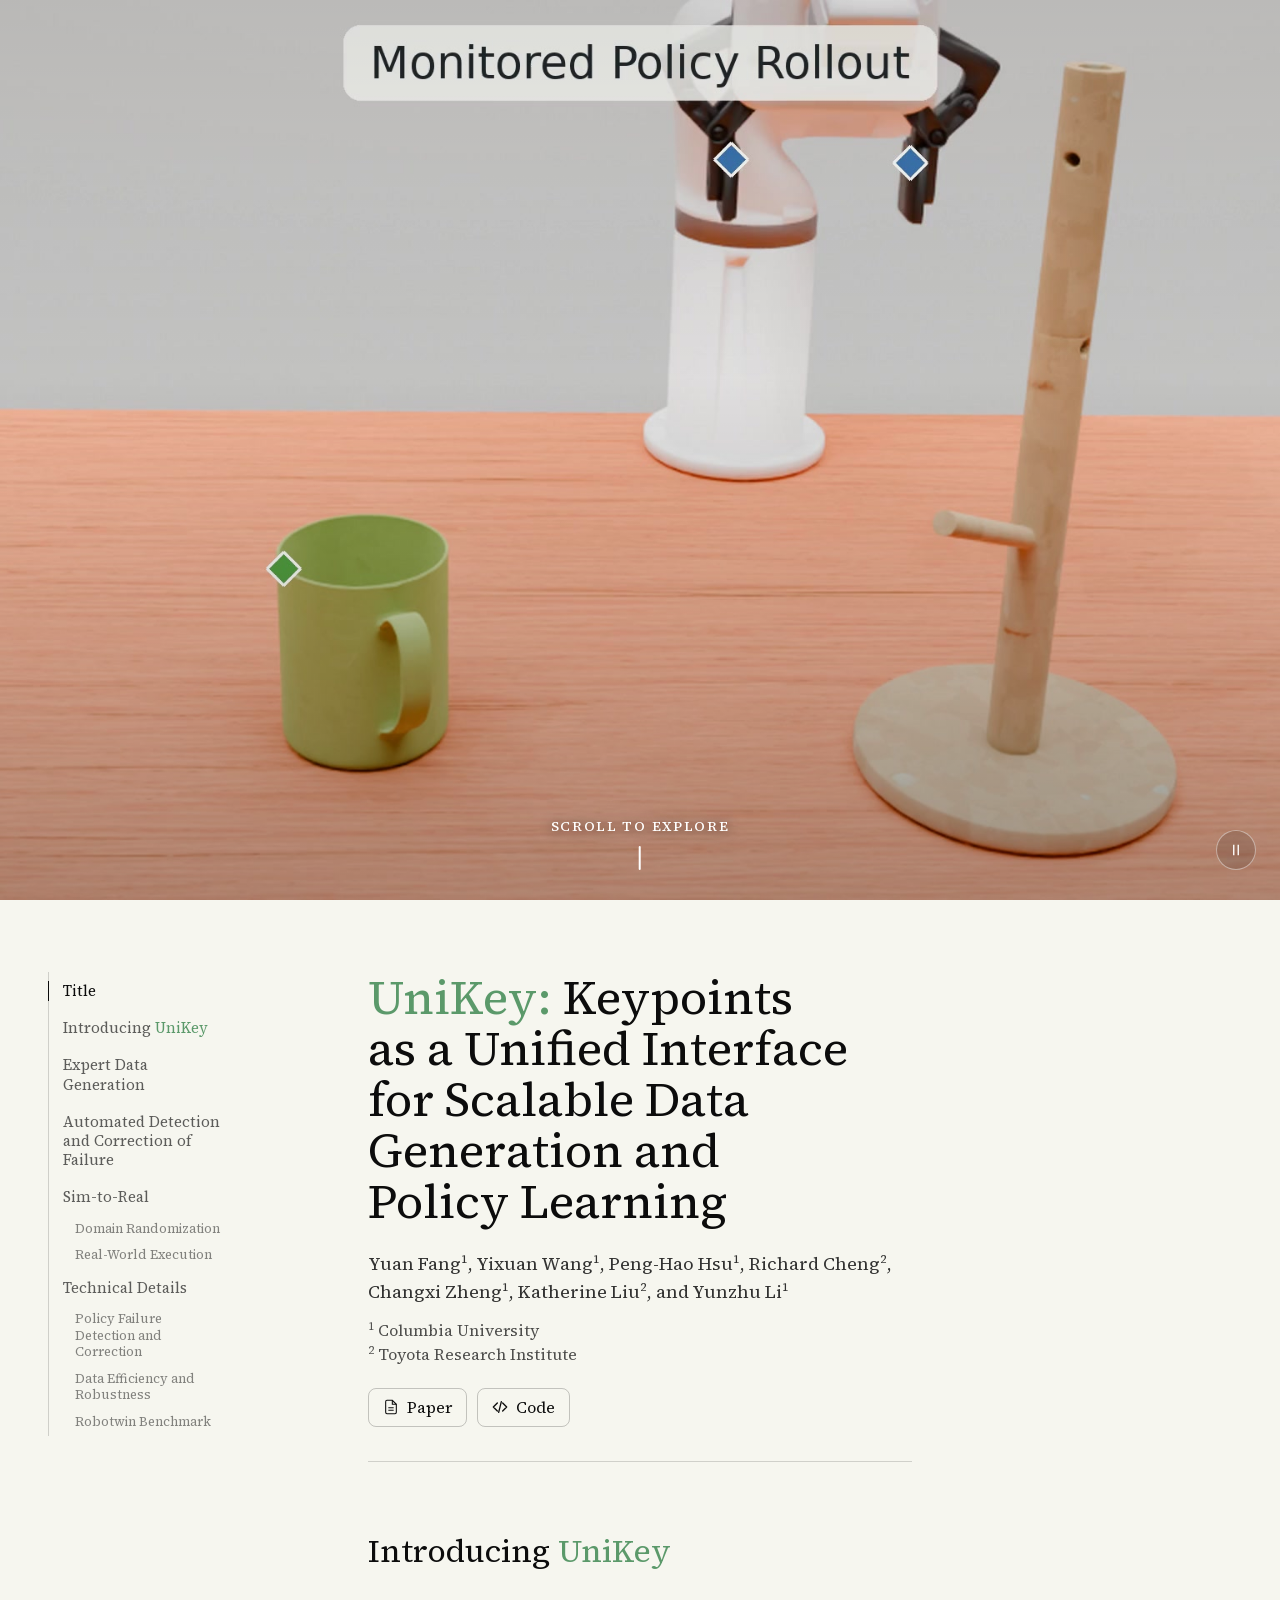
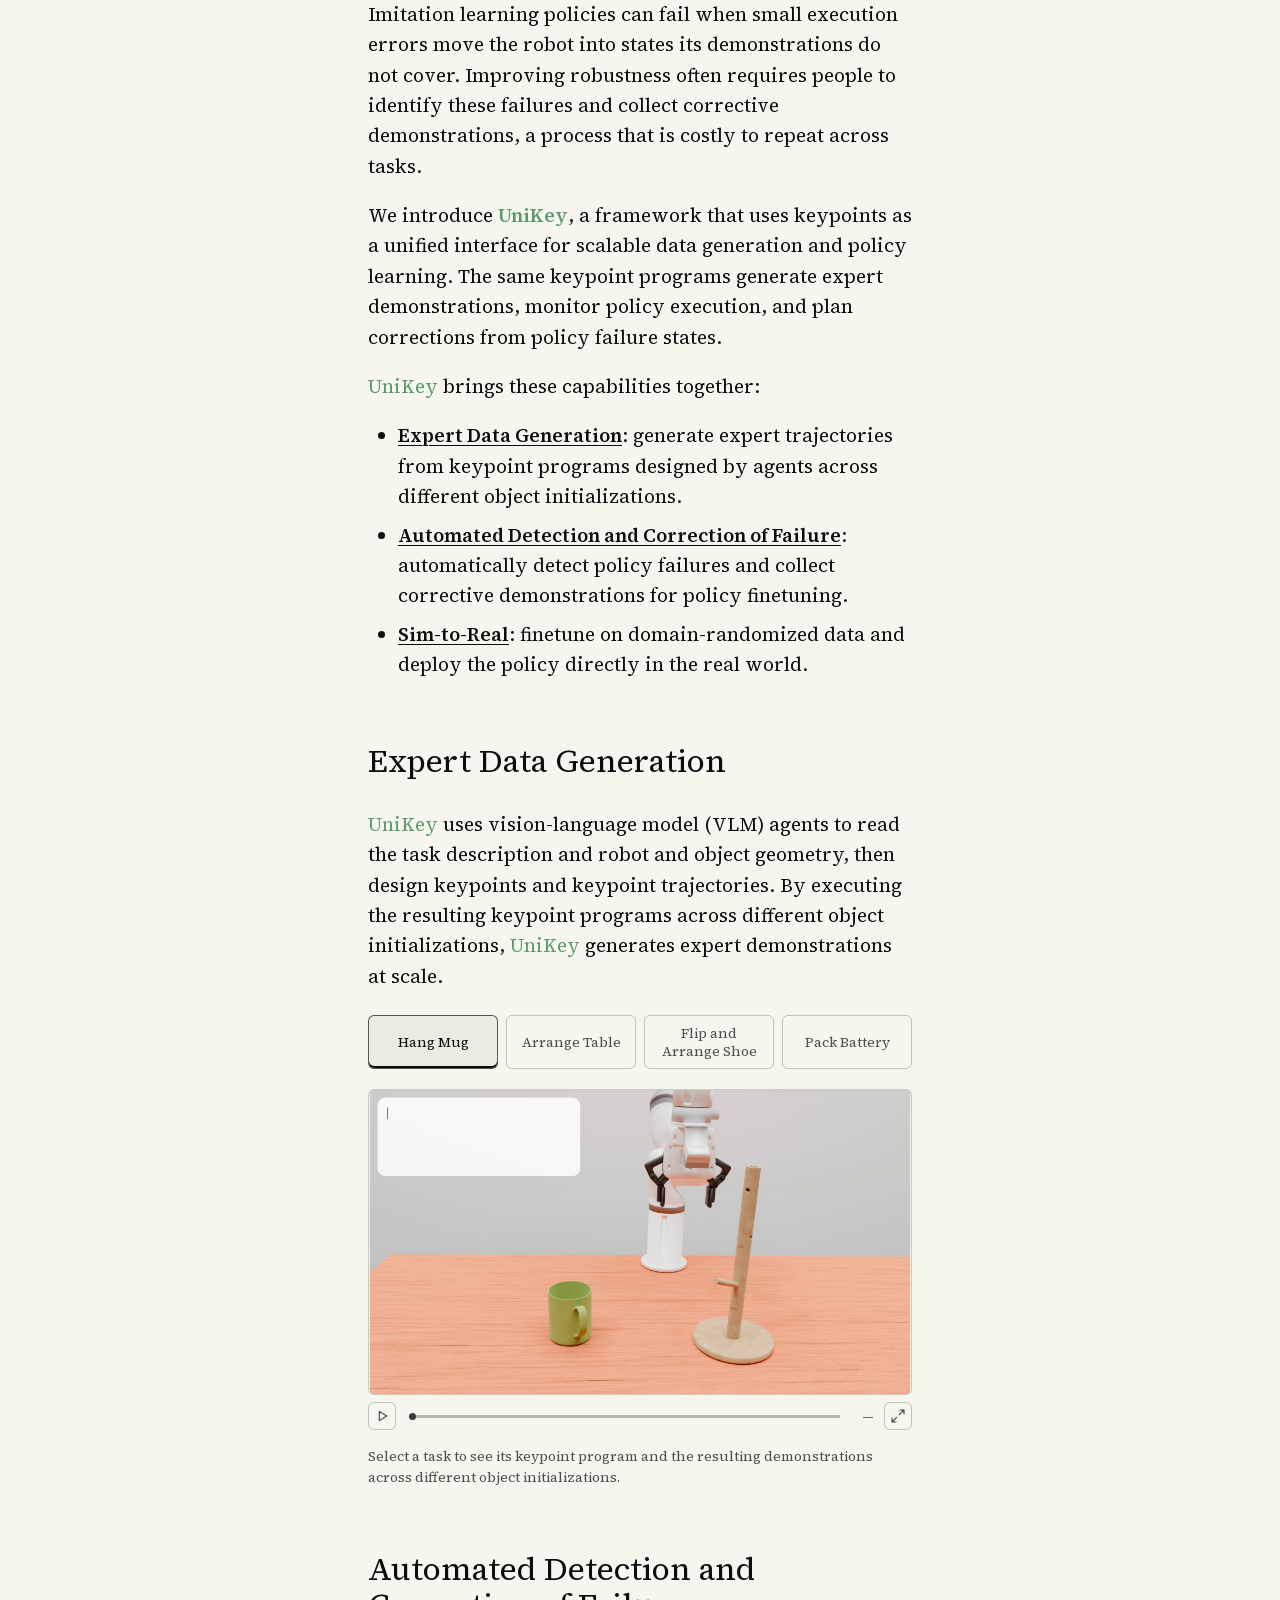
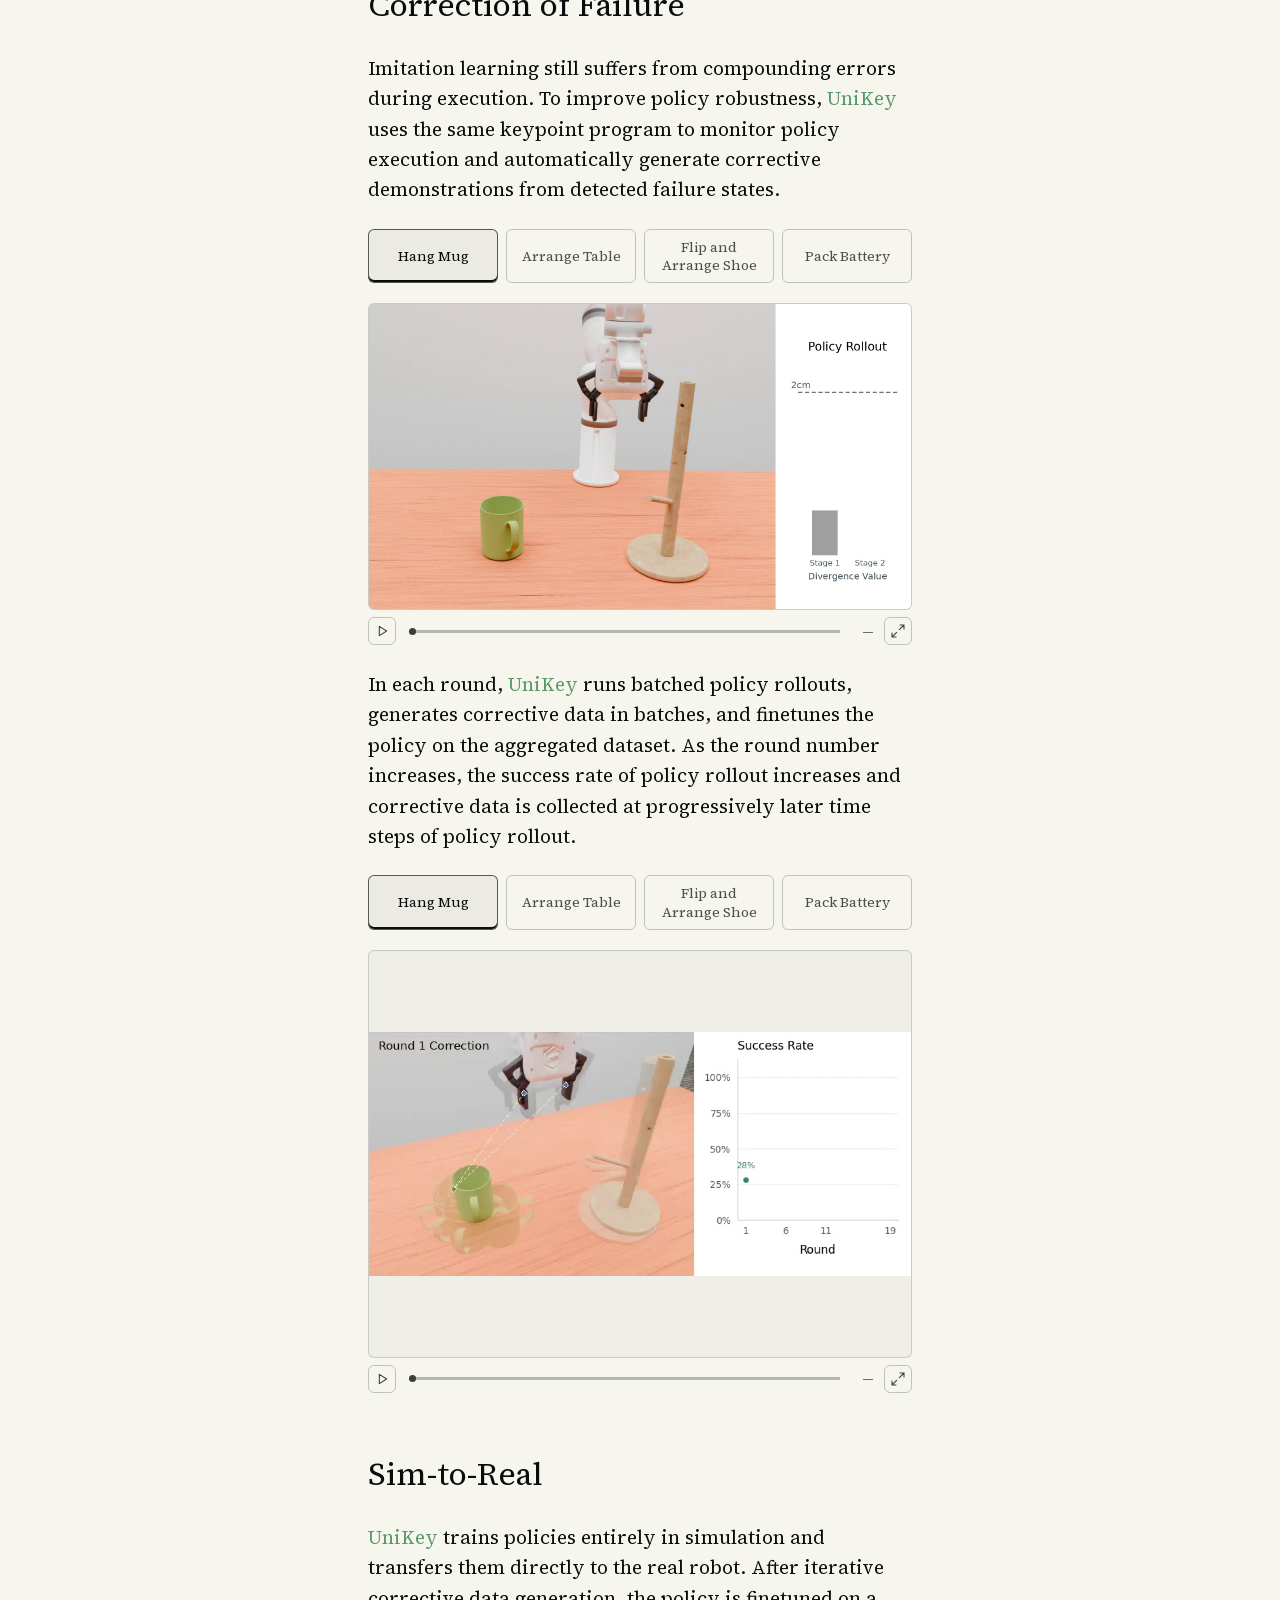
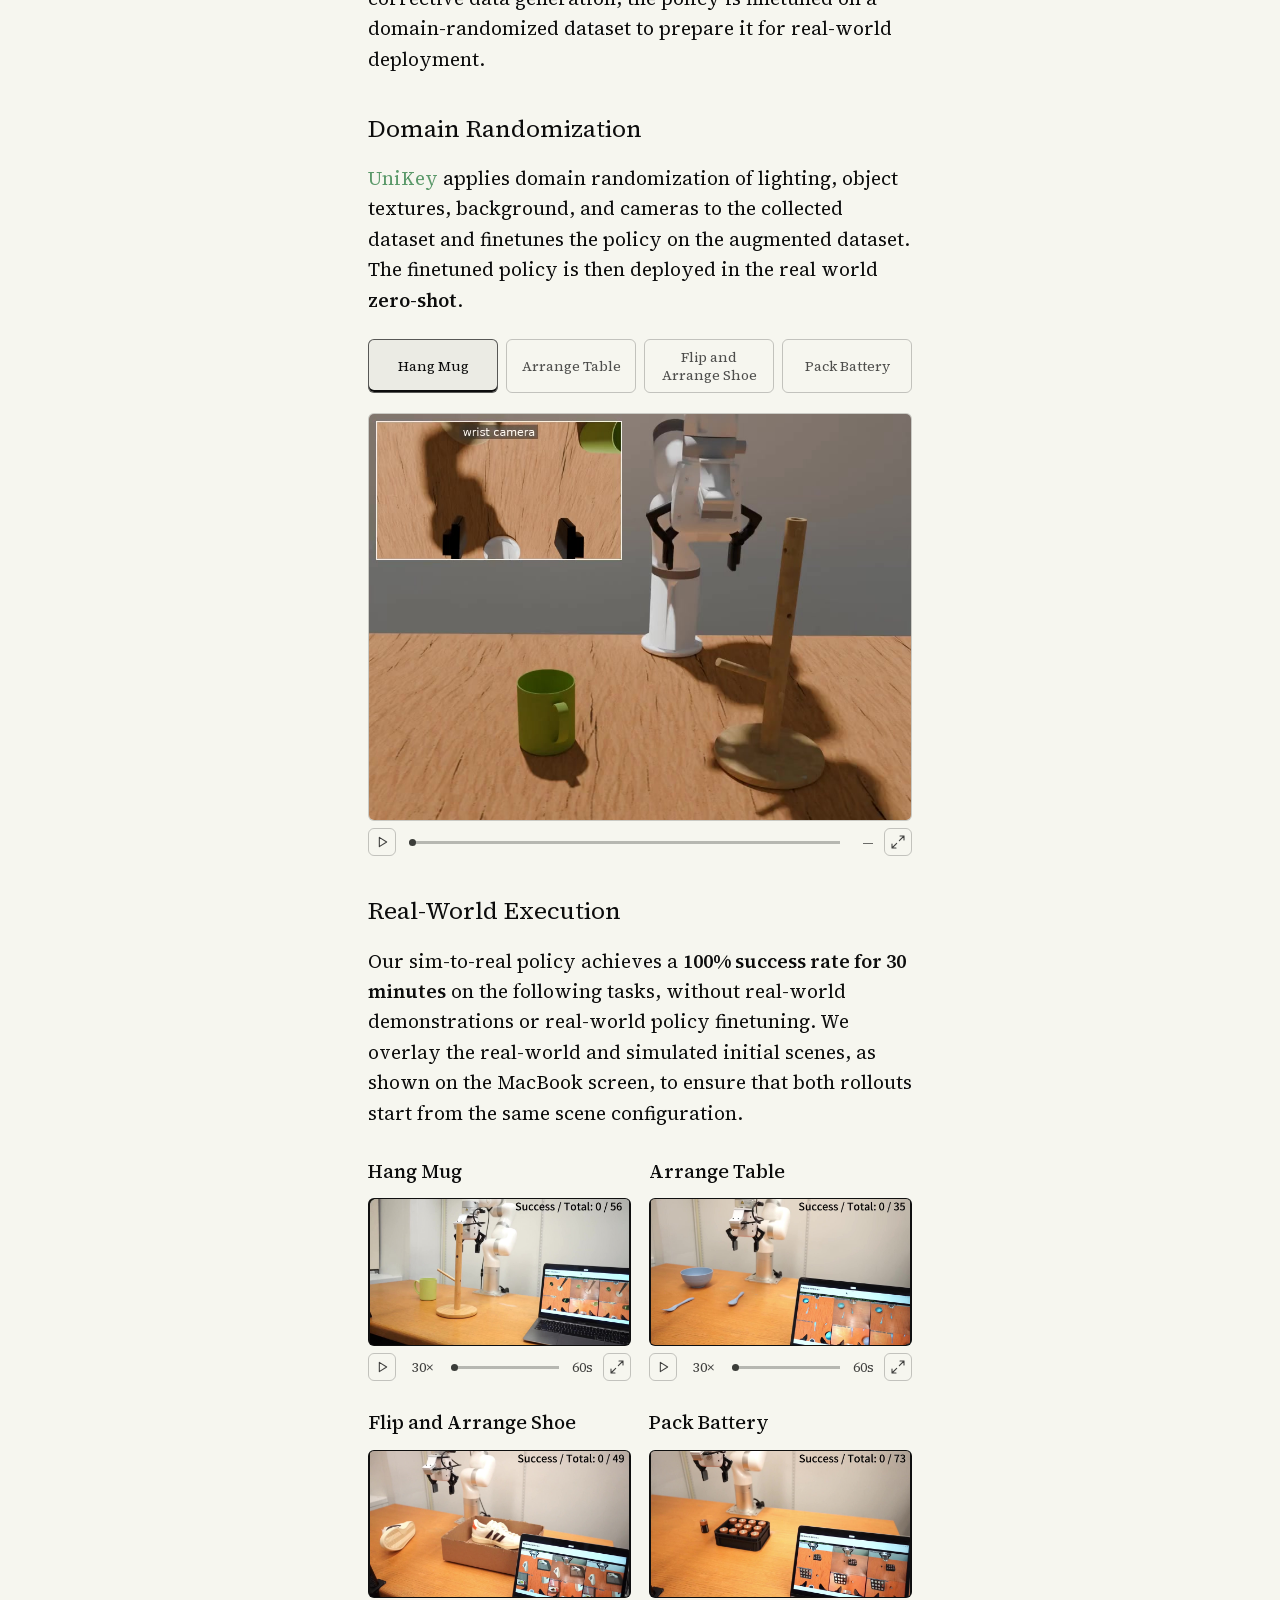
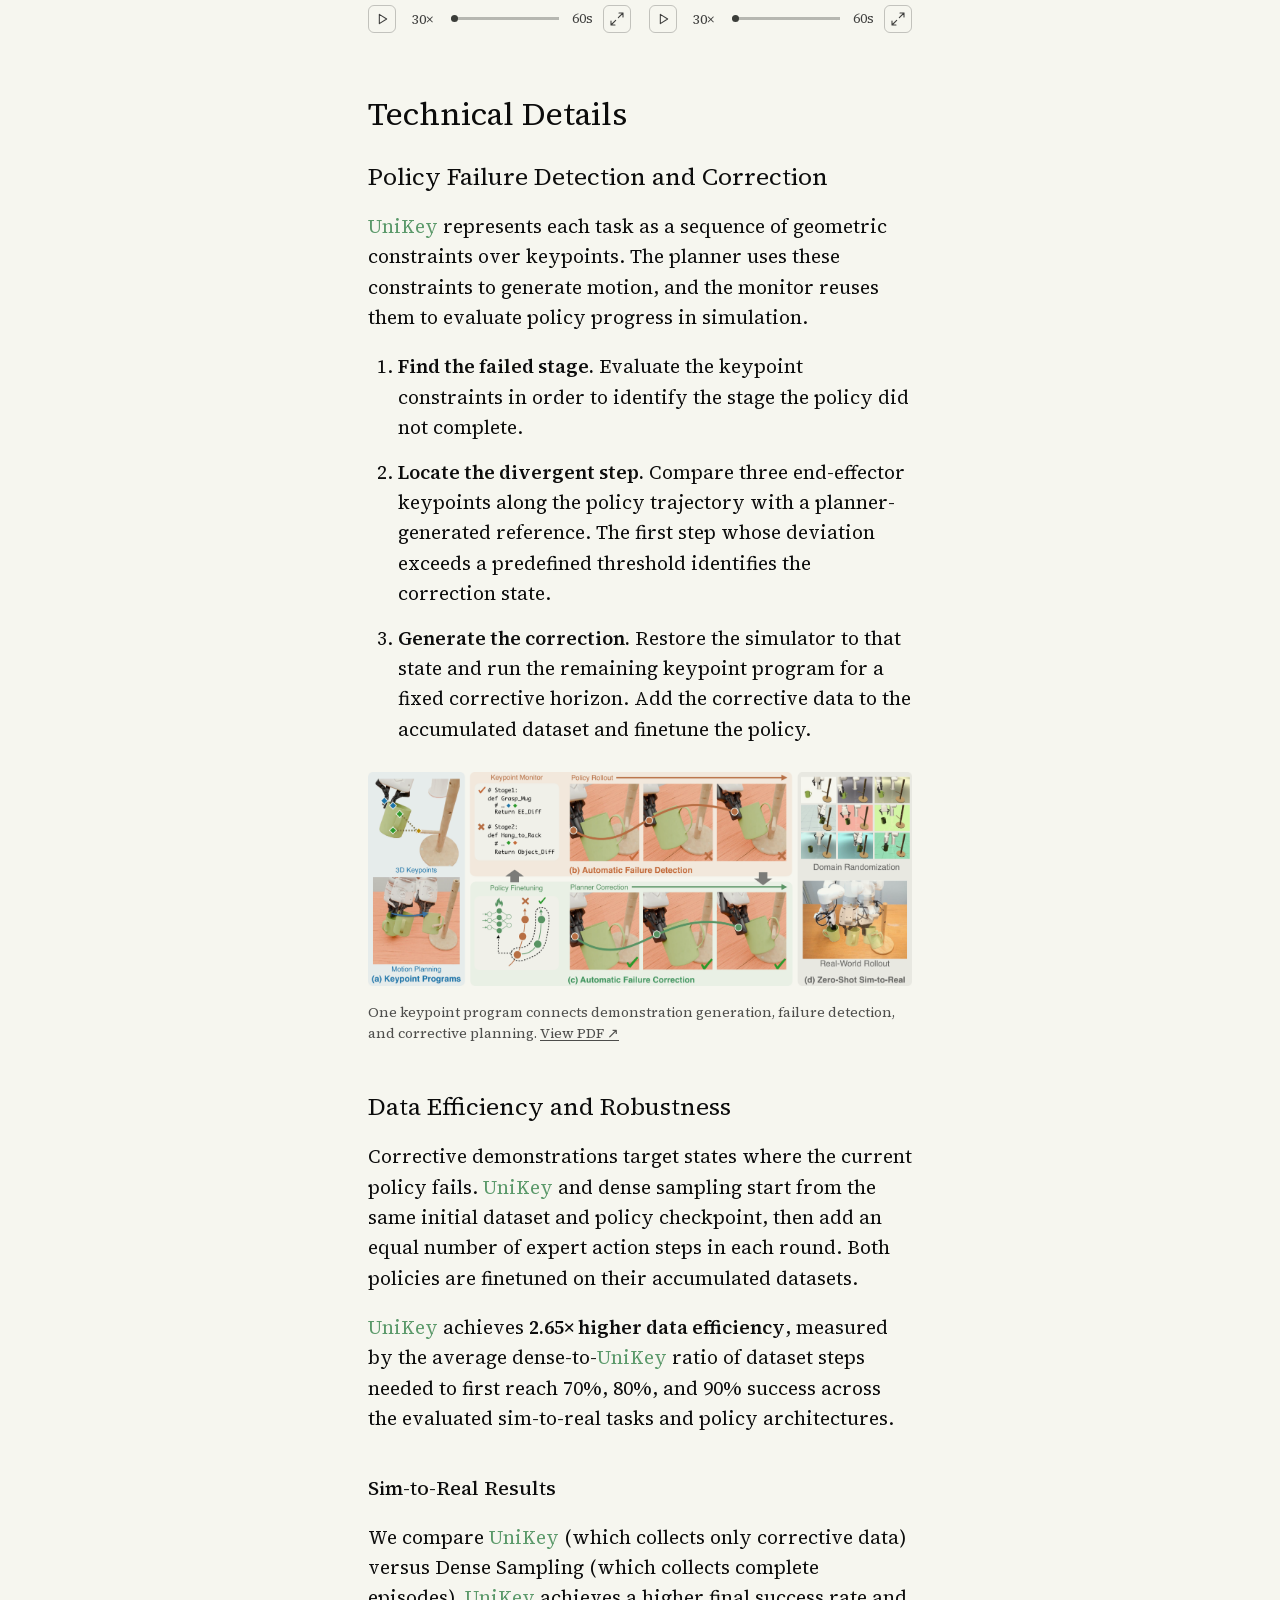
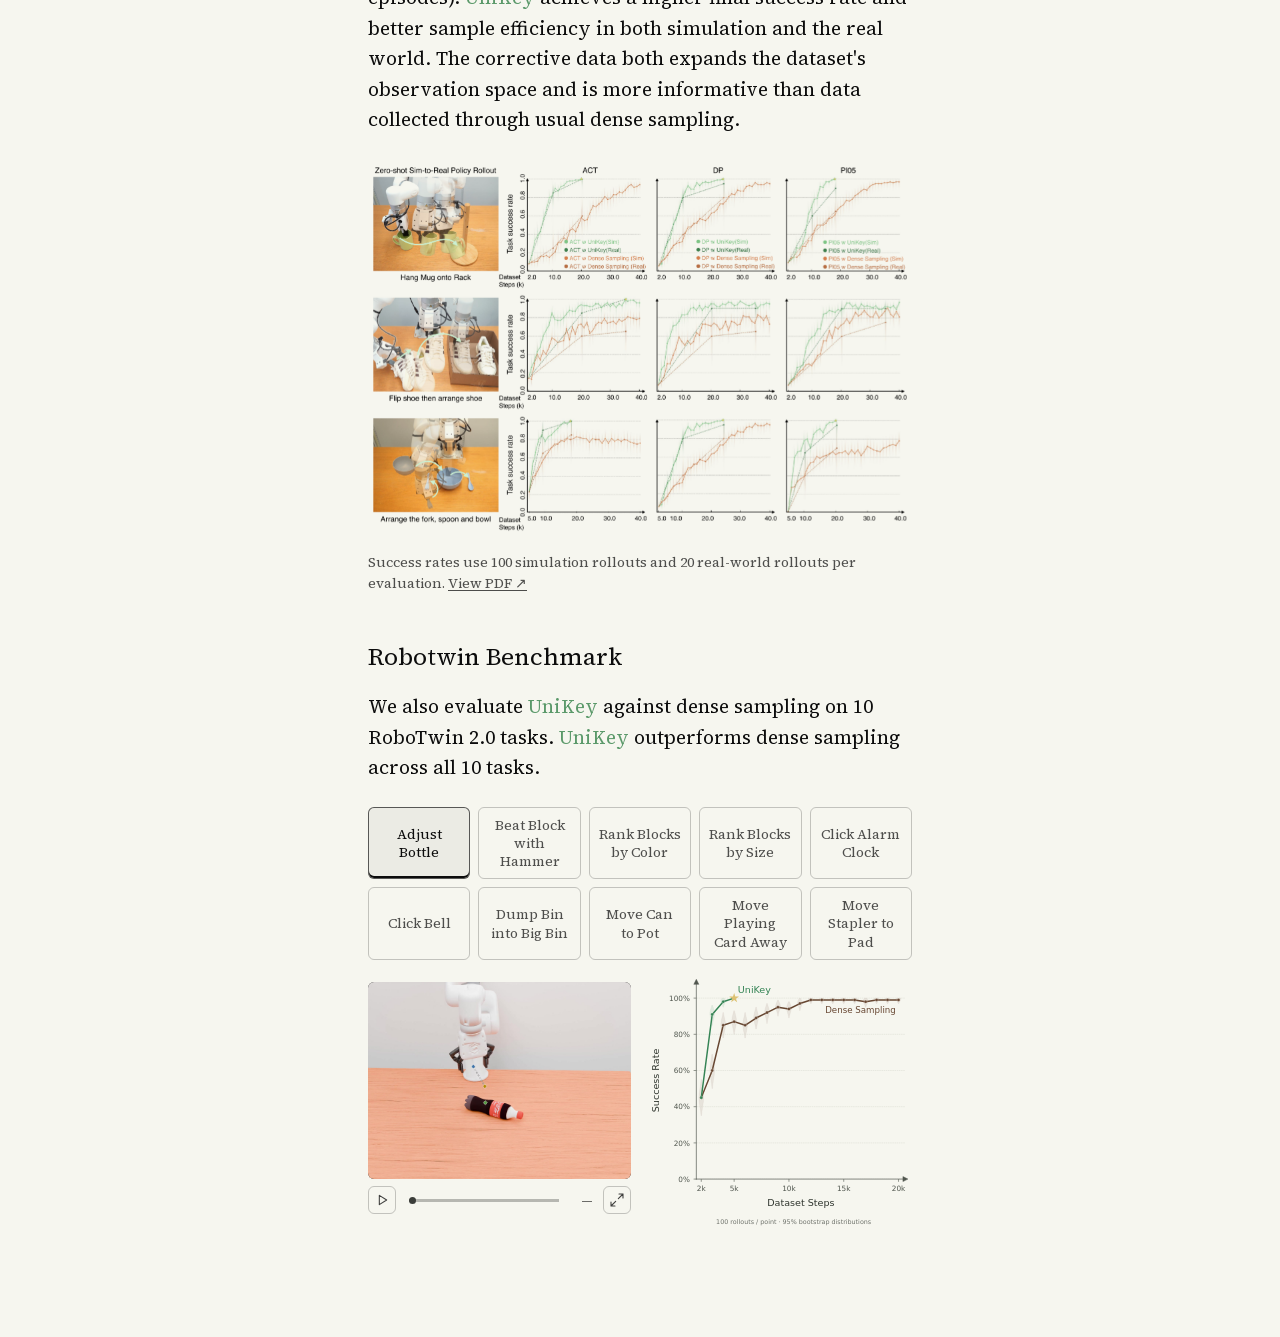
==== commit 52ba15f9: "Update UniKey media, success charts, and rendering tools" ====
--- a/preview-domain-randomization.html
+++ b/preview-domain-randomization.html
@@ -10,7 +10,7 @@
     <meta property="og:type" content="website" />
     <title>Wrist Camera Preview · UniKey: Keypoints as a Unified Interface for Scalable Data Generation and Policy Learning</title>
     <link rel="preload" href="./assets/fonts/source-serif-4-latin.woff2" as="font" type="font/woff2" crossorigin />
-    <link rel="stylesheet" href="./assets/site.css?v=1b3c70c98d0b" />
+    <link rel="stylesheet" href="./assets/site.css?v=f29becba464b" />
     <script defer src="./assets/site.js?v=96c7bf23cf19"></script>
     <script defer src="./assets/video-controls.js?v=99b1cdd6835e"></script>
     <script defer src="./assets/video-autoplay.js?v=1937b2f18bd2"></script>
@@ -25,7 +25,7 @@
         <div class="opening-stage">
           <video id="opening-video" controls autoplay loop muted playsinline preload="auto" poster="./assets/videos/hero/poster.jpg?v=f71ce4507bfb" width="1920" height="1080" aria-label="Hang Mug: monitored policy rollout, cinematic rewind, and automatic correction">
             <source src="./assets/videos/hero/policy-then-correction.mp4?v=dce9d5199ff1" type="video/mp4" />
-            Your browser does not support embedded video. <a href="./assets/videos/hero/policy-then-correction.mp4?v=dce9d5199ff1">Watch the UniKey opening demonstration.</a>
+            Your browser does not support embedded video. <a href="./assets/videos/hero/policy-then-correction.mp4?v=dce9d5199ff1">Watch the <span class="brand-name">UniKey</span> opening demonstration.</a>
           </video>
           <a class="scroll-cue" href="#article-content">Scroll to explore</a>
           <button class="hero-playback" type="button" aria-label="Pause opening video" hidden>
@@ -38,7 +38,7 @@
           <aside class="article-outline" aria-label="Article outline">
           <nav class="section-nav" aria-label="Page sections">
             <a href="#article-title" data-level="0" aria-current="location">Title</a>
-            <a href="#overview" data-level="1">Introducing UniKey</a>
+            <a href="#overview" data-level="1">Introducing <span class="brand-name">UniKey</span></a>
             <a href="#data-generation" data-level="1">Expert Data Generation</a>
             <a href="#corrective-data-generation" data-level="1">Automated Detection and Correction of Failure</a>
             <a href="#sim-to-real" data-level="1">Sim-to-Real</a>
@@ -82,11 +82,11 @@
       <section class="section introduction-section" id="overview" aria-labelledby="introduction-title">
         <div class="introduction" aria-labelledby="introduction-title">
           <div class="section-head">
-            <h2 id="introduction-title">Introducing UniKey</h2>
+            <h2 id="introduction-title">Introducing <span class="brand-name">UniKey</span></h2>
           </div>
           <p class="pipeline-copy">Imitation learning policies can fail when small execution errors move the robot into states its demonstrations do not cover. Improving robustness often requires people to identify these failures and collect corrective demonstrations, a process that is costly to repeat across tasks.</p>
-          <p class="pipeline-copy">We introduce <strong>UniKey</strong>, a framework that uses keypoints as a unified interface for scalable data generation and policy learning. The same keypoint programs generate expert demonstrations, monitor policy execution, and plan corrections from policy failure states.</p>
-          <p class="pipeline-copy capability-lead">UniKey brings these capabilities together:</p>
+          <p class="pipeline-copy">We introduce <strong class="brand-name">UniKey</strong>, a framework that uses keypoints as a unified interface for scalable data generation and policy learning. The same keypoint programs generate expert demonstrations, monitor policy execution, and plan corrections from policy failure states.</p>
+          <p class="pipeline-copy capability-lead"><span class="brand-name">UniKey</span> brings these capabilities together:</p>
           <ul class="capability-list">
             <li><a href="#data-generation">Expert Data Generation</a>: generate expert trajectories from keypoint programs designed by agents across different object initializations.</li>
             <li><a href="#corrective-data-generation">Automated Detection and Correction of Failure</a>: automatically detect policy failures and collect corrective demonstrations for policy finetuning.</li>
@@ -100,7 +100,7 @@
           <span id="pipeline" class="anchor-target" aria-hidden="true"></span>
           <h2 id="data-generation-title">Expert Data Generation</h2>
         </div>
-        <p class="pipeline-copy">UniKey uses vision-language model (VLM) agents to read the task description and robot and object geometry, then design keypoints and keypoint trajectories. By executing the resulting keypoint programs across different object initializations, UniKey generates expert demonstrations at scale.</p>
+        <p class="pipeline-copy"><span class="brand-name">UniKey</span> uses vision-language model (VLM) agents to read the task description and robot and object geometry, then design keypoints and keypoint trajectories. By executing the resulting keypoint programs across different object initializations, <span class="brand-name">UniKey</span> generates expert demonstrations at scale.</p>
           <div class="task-picker pipeline-picker" role="group" aria-label="Choose an agentic keypoint program task" hidden>
             <button type="button" data-pipeline-task="hang-mug" aria-pressed="true" aria-controls="pipeline-hang-mug" class="active">Hang Mug</button>
             <button type="button" data-pipeline-task="arrange-table" aria-pressed="false" aria-controls="pipeline-arrange-table">Arrange Table</button>
@@ -141,7 +141,7 @@
         <div class="section-head">
           <h2 id="corrective-data-generation-title">Automated Detection and Correction of Failure</h2>
         </div>
-        <p class="pipeline-copy">Imitation learning still suffers from compounding errors during execution. To improve policy robustness, UniKey uses the same keypoint program to monitor policy execution and automatically generate corrective demonstrations from detected failure states.</p>
+        <p class="pipeline-copy">Imitation learning still suffers from compounding errors during execution. To improve policy robustness, <span class="brand-name">UniKey</span> uses the same keypoint program to monitor policy execution and automatically generate corrective demonstrations from detected failure states.</p>
           <div class="task-picker detection-picker" role="group" aria-label="Choose a task for automated detection and correction of failure" hidden>
             <button type="button" data-detection-task="hang-mug" aria-pressed="true" aria-controls="detection-hang-mug" class="active">Hang Mug</button>
             <button type="button" data-detection-task="arrange-table" aria-pressed="false" aria-controls="detection-arrange-table">Arrange Table</button>
@@ -157,25 +157,25 @@
               </video>
             </div>
             <div class="detection-task" id="detection-arrange-table" aria-label="Arrange Table: automated detection and correction of failure" hidden>
-              <video controls muted playsinline preload="none" poster="./assets/videos/pipeline/failure-detection-correction/arrange-table/poster.jpg?v=3e289f72680d" width="1920" height="1080" aria-label="Arrange Table: automated detection and correction of failure demonstration">
-                <source src="./assets/videos/pipeline/failure-detection-correction/arrange-table/rollout.mp4?v=8e82841658b4" type="video/mp4" />
-                Your browser does not support embedded video. <a href="./assets/videos/pipeline/failure-detection-correction/arrange-table/rollout.mp4?v=8e82841658b4">Open the Arrange Table video for automated detection and correction of failure.</a>
+              <video controls muted playsinline preload="none" poster="./assets/videos/pipeline/failure-detection-correction/arrange-table/poster.jpg?v=de2cf7464255" width="1904" height="1080" aria-label="Arrange Table: automated detection and correction of failure demonstration">
+                <source src="./assets/videos/pipeline/failure-detection-correction/arrange-table/rollout.mp4?v=ed5683f6e365" type="video/mp4" />
+                Your browser does not support embedded video. <a href="./assets/videos/pipeline/failure-detection-correction/arrange-table/rollout.mp4?v=ed5683f6e365">Open the Arrange Table video for automated detection and correction of failure.</a>
               </video>
             </div>
             <div class="detection-task" id="detection-flip-and-arrange-shoe" aria-label="Flip and Arrange Shoe: automated detection and correction of failure" hidden>
-              <video controls muted playsinline preload="none" poster="./assets/videos/pipeline/failure-detection-correction/flip-and-arrange-shoe/poster.jpg?v=456ef194049b" width="1920" height="1080" aria-label="Flip and Arrange Shoe: automated detection and correction of failure demonstration">
-                <source src="./assets/videos/pipeline/failure-detection-correction/flip-and-arrange-shoe/rollout.mp4?v=25e8a7783ced" type="video/mp4" />
-                Your browser does not support embedded video. <a href="./assets/videos/pipeline/failure-detection-correction/flip-and-arrange-shoe/rollout.mp4?v=25e8a7783ced">Open the Flip and Arrange Shoe video for automated detection and correction of failure.</a>
+              <video controls muted playsinline preload="none" poster="./assets/videos/pipeline/failure-detection-correction/flip-and-arrange-shoe/poster.jpg?v=c5a37c5af354" width="1904" height="1080" aria-label="Flip and Arrange Shoe: automated detection and correction of failure demonstration">
+                <source src="./assets/videos/pipeline/failure-detection-correction/flip-and-arrange-shoe/rollout.mp4?v=a965476ad67e" type="video/mp4" />
+                Your browser does not support embedded video. <a href="./assets/videos/pipeline/failure-detection-correction/flip-and-arrange-shoe/rollout.mp4?v=a965476ad67e">Open the Flip and Arrange Shoe video for automated detection and correction of failure.</a>
               </video>
             </div>
             <div class="detection-task" id="detection-pack-battery" aria-label="Pack Battery: automated detection and correction of failure" hidden>
-              <video controls muted playsinline preload="none" poster="./assets/videos/pipeline/failure-detection-correction/pack-battery/poster.jpg?v=206ced6e17ef" width="1920" height="1080" aria-label="Pack Battery: automated detection and correction of failure demonstration">
-                <source src="./assets/videos/pipeline/failure-detection-correction/pack-battery/rollout.mp4?v=8949222aadfb" type="video/mp4" />
-                Your browser does not support embedded video. <a href="./assets/videos/pipeline/failure-detection-correction/pack-battery/rollout.mp4?v=8949222aadfb">Open the Pack Battery video for automated detection and correction of failure.</a>
+              <video controls muted playsinline preload="none" poster="./assets/videos/pipeline/failure-detection-correction/pack-battery/poster.jpg?v=3ab12c84827d" width="1904" height="1080" aria-label="Pack Battery: automated detection and correction of failure demonstration">
+                <source src="./assets/videos/pipeline/failure-detection-correction/pack-battery/rollout.mp4?v=0150d4a8ff45" type="video/mp4" />
+                Your browser does not support embedded video. <a href="./assets/videos/pipeline/failure-detection-correction/pack-battery/rollout.mp4?v=0150d4a8ff45">Open the Pack Battery video for automated detection and correction of failure.</a>
               </video>
             </div>
           </div>
-          <p class="pipeline-copy">In each round, UniKey runs batched policy rollouts, generates corrective data in batches, and finetunes the policy on the aggregated dataset. After several rounds, corrective demonstrations begin at later stages of task execution.</p>
+          <p class="pipeline-copy">In each round, <span class="brand-name">UniKey</span> runs batched policy rollouts, generates corrective data in batches, and finetunes the policy on the aggregated dataset. As the round number increases, the success rate of policy rollout increases and corrective data is collected at progressively later time steps of policy rollout.</p>
           <div class="task-picker iterations-picker" role="group" aria-label="Choose a policy improvement task" hidden>
             <button type="button" data-iterations-task="hang-mug" aria-pressed="true" aria-controls="iterations-hang-mug" class="active">Hang Mug</button>
             <button type="button" data-iterations-task="arrange-table" aria-pressed="false" aria-controls="iterations-arrange-table">Arrange Table</button>
@@ -215,10 +215,10 @@
         <div class="section-head">
           <h2 id="sim-to-real-title">Sim-to-Real</h2>
         </div>
-        <p class="pipeline-copy">UniKey trains policies entirely in simulation and transfers them directly to the real robot. After iterative corrective data generation, the policy is finetuned on a domain-randomized dataset to prepare it for real-world deployment.</p>
+        <p class="pipeline-copy"><span class="brand-name">UniKey</span> trains policies entirely in simulation and transfers them directly to the real robot. After iterative corrective data generation, the policy is finetuned on a domain-randomized dataset to prepare it for real-world deployment.</p>
         <div class="domain-randomization-block" id="domain-randomization" aria-labelledby="domain-randomization-title">
           <h3 id="domain-randomization-title">Domain Randomization</h3>
-          <p class="pipeline-copy">UniKey applies domain randomization of lighting, object textures, background, and cameras to the collected dataset and finetunes the policy on the augmented dataset. The finetuned policy is then deployed in the real world <strong>zero-shot</strong>.</p>
+          <p class="pipeline-copy"><span class="brand-name">UniKey</span> applies domain randomization of lighting, object textures, background, and cameras to the collected dataset and finetunes the policy on the augmented dataset. The finetuned policy is then deployed in the real world <strong>zero-shot</strong>.</p>
           <div class="task-picker domain-randomization-picker" role="group" aria-label="Choose a domain randomization task" hidden>
             <button type="button" data-domain-randomization-task="hang-mug" aria-pressed="true" aria-controls="domain-randomization-hang-mug" class="active">Hang Mug</button>
             <button type="button" data-domain-randomization-task="arrange-table" aria-pressed="false" aria-controls="domain-randomization-arrange-table">Arrange Table</button>
@@ -228,27 +228,27 @@
           <p class="sr-only" id="domain-randomization-announcement" role="status" aria-live="polite" aria-atomic="true"></p>
           <div class="domain-randomization-videos" role="region" aria-label="Selected domain randomization video">
             <figure class="domain-randomization-video" id="domain-randomization-hang-mug" aria-label="Hang Mug domain randomization demonstration">
-              <video controls muted playsinline preload="none" poster="./output/previews/domain-randomization/hang-mug-poster.jpg?v=49167a0c0ddb" width="960" height="720" aria-label="Hang Mug: domain randomization of backgrounds, lighting, and camera perspective">
+              <video controls muted playsinline preload="none" poster="./output/previews/domain-randomization/hang-mug-poster.jpg?v=49167a0c0ddb" width="960" height="720" aria-label="Hang Mug: domain randomization of backgrounds, lighting, and camera perspective, with synchronized wrist-camera view">
                 <source src="./output/previews/domain-randomization/hang-mug.mp4?v=6e4210e1b988" type="video/mp4" />
-                Your browser does not support embedded video. <a href="./output/previews/domain-randomization/hang-mug.mp4?v=6e4210e1b988">Open the Hang Mug domain randomization demonstration.</a>
+                Your browser does not support embedded video. <a href="./output/previews/domain-randomization/hang-mug.mp4?v=6e4210e1b988">Open the Hang Mug domain randomization demonstration with wrist-camera view.</a>
               </video>
             </figure>
             <figure class="domain-randomization-video" id="domain-randomization-arrange-table" aria-label="Arrange Table domain randomization demonstration" hidden>
-              <video controls muted playsinline preload="none" poster="./output/previews/domain-randomization/arrange-table-poster.jpg?v=ffc4b9ae5ab2" width="960" height="720" aria-label="Arrange Table: domain randomization of backgrounds, lighting, and camera perspective">
+              <video controls muted playsinline preload="none" poster="./output/previews/domain-randomization/arrange-table-poster.jpg?v=ffc4b9ae5ab2" width="960" height="720" aria-label="Arrange Table: domain randomization of backgrounds, lighting, and camera perspective, with synchronized wrist-camera view">
                 <source src="./output/previews/domain-randomization/arrange-table.mp4?v=3583a3b2074f" type="video/mp4" />
-                Your browser does not support embedded video. <a href="./output/previews/domain-randomization/arrange-table.mp4?v=3583a3b2074f">Open the Arrange Table domain randomization demonstration.</a>
+                Your browser does not support embedded video. <a href="./output/previews/domain-randomization/arrange-table.mp4?v=3583a3b2074f">Open the Arrange Table domain randomization demonstration with wrist-camera view.</a>
               </video>
             </figure>
             <figure class="domain-randomization-video" id="domain-randomization-flip-and-arrange-shoe" aria-label="Flip and Arrange Shoe domain randomization demonstration" hidden>
-              <video controls muted playsinline preload="none" poster="./output/previews/domain-randomization/flip-and-arrange-shoe-poster.jpg?v=bbc0ddb8dda3" width="960" height="720" aria-label="Flip and Arrange Shoe: domain randomization of backgrounds, lighting, and camera perspective">
+              <video controls muted playsinline preload="none" poster="./output/previews/domain-randomization/flip-and-arrange-shoe-poster.jpg?v=bbc0ddb8dda3" width="960" height="720" aria-label="Flip and Arrange Shoe: domain randomization of backgrounds, lighting, and camera perspective, with synchronized wrist-camera view">
                 <source src="./output/previews/domain-randomization/flip-and-arrange-shoe.mp4?v=ccd2e72f2c5e" type="video/mp4" />
-                Your browser does not support embedded video. <a href="./output/previews/domain-randomization/flip-and-arrange-shoe.mp4?v=ccd2e72f2c5e">Open the Flip and Arrange Shoe domain randomization demonstration.</a>
+                Your browser does not support embedded video. <a href="./output/previews/domain-randomization/flip-and-arrange-shoe.mp4?v=ccd2e72f2c5e">Open the Flip and Arrange Shoe domain randomization demonstration with wrist-camera view.</a>
               </video>
             </figure>
             <figure class="domain-randomization-video" id="domain-randomization-pack-battery" aria-label="Pack Battery domain randomization demonstration" hidden>
-              <video controls muted playsinline preload="none" poster="./output/previews/domain-randomization/pack-battery-poster.jpg?v=bed91855b051" width="960" height="720" aria-label="Pack Battery: domain randomization of backgrounds, lighting, and camera perspective">
+              <video controls muted playsinline preload="none" poster="./output/previews/domain-randomization/pack-battery-poster.jpg?v=bed91855b051" width="960" height="720" aria-label="Pack Battery: domain randomization of backgrounds, lighting, and camera perspective, with synchronized wrist-camera view">
                 <source src="./output/previews/domain-randomization/pack-battery.mp4?v=e7e2b34657d1" type="video/mp4" />
-                Your browser does not support embedded video. <a href="./output/previews/domain-randomization/pack-battery.mp4?v=e7e2b34657d1">Open the Pack Battery domain randomization demonstration.</a>
+                Your browser does not support embedded video. <a href="./output/previews/domain-randomization/pack-battery.mp4?v=e7e2b34657d1">Open the Pack Battery domain randomization demonstration with wrist-camera view.</a>
               </video>
             </figure>
           </div>
@@ -297,7 +297,7 @@
         </div>
         <div class="technical-subsection" aria-labelledby="failure-detection-correction-title">
           <h3 id="failure-detection-correction-title">Policy Failure Detection and Correction</h3>
-          <p class="pipeline-copy">UniKey represents each task as a sequence of geometric constraints over keypoints. The planner uses these constraints to generate motion, and the monitor reuses them to evaluate policy progress in simulation.</p>
+          <p class="pipeline-copy"><span class="brand-name">UniKey</span> represents each task as a sequence of geometric constraints over keypoints. The planner uses these constraints to generate motion, and the monitor reuses them to evaluate policy progress in simulation.</p>
           <ol class="technical-steps">
             <li><strong>Find the failed stage.</strong> Evaluate the keypoint constraints in order to identify the stage the policy did not complete.</li>
             <li><strong>Locate the divergent step.</strong> Compare three end-effector keypoints along the policy trajectory with a planner-generated reference. The first step whose deviation exceeds a predefined threshold identifies the correction state.</li>
@@ -312,13 +312,13 @@
         </div>
         <div class="technical-subsection" aria-labelledby="data-efficiency-title">
           <h3 id="data-efficiency-title">Data Efficiency and Robustness</h3>
-          <p class="pipeline-copy">Corrective demonstrations target states where the current policy fails. UniKey and dense sampling start from the same initial dataset and policy checkpoint, then add an equal number of expert action steps in each round. Both policies are finetuned on their accumulated datasets.</p>
-          <p class="pipeline-copy">UniKey achieves <strong>2.65× higher data efficiency</strong>, measured by the average dense-to-UniKey ratio of dataset steps needed to first reach 70%, 80%, and 90% success across the evaluated sim-to-real tasks and policy architectures.</p>
+          <p class="pipeline-copy">Corrective demonstrations target states where the current policy fails. <span class="brand-name">UniKey</span> and dense sampling start from the same initial dataset and policy checkpoint, then add an equal number of expert action steps in each round. Both policies are finetuned on their accumulated datasets.</p>
+          <p class="pipeline-copy"><span class="brand-name">UniKey</span> achieves <strong>2.65× higher data efficiency</strong>, measured by the average dense-to-<span class="brand-name">UniKey</span> ratio of dataset steps needed to first reach 70%, 80%, and 90% success across the evaluated sim-to-real tasks and policy architectures.</p>
           <div class="technical-results" id="sim-to-real-results" aria-labelledby="sim-to-real-results-title">
             <div class="subsection-head">
               <h4 id="sim-to-real-results-title">Sim-to-Real Results</h4>
             </div>
-            <p class="pipeline-copy">We compare UniKey (which collects only corrective data) versus Dense Sampling (which collects complete episodes). UniKey achieves a higher final success rate and better sample efficiency in both simulation and the real world. The corrective data both expands the dataset's observation space and is more informative than data collected through usual dense sampling.</p>
+            <p class="pipeline-copy">We compare <span class="brand-name">UniKey</span> (which collects only corrective data) versus Dense Sampling (which collects complete episodes). <span class="brand-name">UniKey</span> achieves a higher final success rate and better sample efficiency in both simulation and the real world. The corrective data both expands the dataset's observation space and is more informative than data collected through usual dense sampling.</p>
             <figure class="paper-figure">
               <a class="figure-link" href="./media/figures/main-results.pdf" target="_blank" rel="noopener" aria-label="Open the Sim-to-Real Results figure as a full-resolution PDF">
                 <img src="./media/figures/main-results.png" width="3266" height="2245" loading="lazy" draggable="false" alt="Results comparing UniKey and dense sampling for ACT, Diffusion Policy, and PI05. Task success rates in simulation and zero-shot real-world deployment are plotted against dataset steps for hanging a mug, flipping then arranging a shoe, and arranging the fork, spoon and bowl." />
@@ -329,7 +329,7 @@
         </div>
         <div class="technical-subsection" id="robotwin" aria-labelledby="robotwin-title">
           <h3 id="robotwin-title">Robotwin Benchmark</h3>
-          <p class="pipeline-copy">We also evaluate UniKey against dense sampling on 10 RoboTwin 2.0 tasks. UniKey outperforms dense sampling across all 10 tasks.</p>
+          <p class="pipeline-copy">We also evaluate <span class="brand-name">UniKey</span> against dense sampling on 10 RoboTwin 2.0 tasks. <span class="brand-name">UniKey</span> outperforms dense sampling across all 10 tasks.</p>
           <div class="task-picker" role="group" aria-label="Choose a RoboTwin task" hidden>
             <button type="button" data-task="adjust-bottle" aria-pressed="false" aria-controls="adjust-bottle">Adjust Bottle</button>
             <button type="button" data-task="beat-block-hammer" aria-pressed="false" aria-controls="beat-block-hammer">Beat Block with Hammer</button>
@@ -347,130 +347,130 @@
             <article class="task-card" id="adjust-bottle" aria-label="Adjust Bottle">
               <div class="media-grid">
                 <div class="video-wrap">
-                  <video poster="./media/robotwin/01_adjust_bottle_01/poster.jpg?v=eee7ad1a49fe" width="1440" height="1080" controls muted playsinline preload="none" aria-label="Adjust Bottle keypoint program demonstration in MuJoCo">
-                    <source src="./media/robotwin/01_adjust_bottle_01/rollout.mp4?v=ad47c550ad89" type="video/mp4" />
-                    Your browser does not support embedded video. <a href="./media/robotwin/01_adjust_bottle_01/rollout.mp4?v=ad47c550ad89">Download this demonstration.</a>
-                  </video>
-                </div>
-                <a class="figure-wrap" href="./media/robotwin/01_adjust_bottle_01/success-rate.svg" target="_blank" rel="noopener">
-                  <img src="./media/robotwin/01_adjust_bottle_01/success-rate.svg" width="1200" height="900" loading="lazy" draggable="false" alt="Adjust Bottle: UniKey and dense-sampling success rates by dataset steps" />
+                  <video poster="./media/robotwin/01_adjust_bottle_01/poster.jpg?v=3b916a6940cf" width="1440" height="1080" controls muted playsinline preload="none" aria-label="Adjust Bottle keypoint program demonstration rendered in Blender">
+                    <source src="./media/robotwin/01_adjust_bottle_01/rollout.mp4?v=3b8370c06119" type="video/mp4" />
+                    Your browser does not support embedded video. <a href="./media/robotwin/01_adjust_bottle_01/rollout.mp4?v=3b8370c06119">Download this demonstration.</a>
+                  </video>
+                </div>
+                <a class="figure-wrap" href="./media/robotwin/01_adjust_bottle_01/success-rate.svg?v=055574ac85fa" target="_blank" rel="noopener">
+                  <img src="./media/robotwin/01_adjust_bottle_01/success-rate.svg?v=055574ac85fa" width="1440" height="1440" loading="lazy" draggable="false" alt="Adjust Bottle: UniKey and dense-sampling success rates by dataset steps" />
                 </a>
               </div>
             </article>
             <article class="task-card" id="beat-block-hammer" aria-label="Beat Block with Hammer">
               <div class="media-grid">
                 <div class="video-wrap">
-                  <video poster="./media/robotwin/02_beat_block_hammer_01/poster.jpg?v=57990d1a5e68" width="1440" height="1080" controls muted playsinline preload="none" aria-label="Beat Block with Hammer keypoint program demonstration in MuJoCo">
-                    <source src="./media/robotwin/02_beat_block_hammer_01/rollout.mp4?v=d64bed362033" type="video/mp4" />
-                    Your browser does not support embedded video. <a href="./media/robotwin/02_beat_block_hammer_01/rollout.mp4?v=d64bed362033">Download this demonstration.</a>
-                  </video>
-                </div>
-                <a class="figure-wrap" href="./media/robotwin/02_beat_block_hammer_01/success-rate.svg" target="_blank" rel="noopener">
-                  <img src="./media/robotwin/02_beat_block_hammer_01/success-rate.svg" width="1200" height="900" loading="lazy" draggable="false" alt="Beat Block with Hammer: UniKey and dense-sampling success rates by dataset steps" />
+                  <video poster="./media/robotwin/02_beat_block_hammer_01/poster.jpg?v=dc5a40af715c" width="1440" height="1080" controls muted playsinline preload="none" aria-label="Beat Block with Hammer keypoint program demonstration rendered in Blender">
+                    <source src="./media/robotwin/02_beat_block_hammer_01/rollout.mp4?v=096696f5cfa5" type="video/mp4" />
+                    Your browser does not support embedded video. <a href="./media/robotwin/02_beat_block_hammer_01/rollout.mp4?v=096696f5cfa5">Download this demonstration.</a>
+                  </video>
+                </div>
+                <a class="figure-wrap" href="./media/robotwin/02_beat_block_hammer_01/success-rate.svg?v=d23fb7ffa220" target="_blank" rel="noopener">
+                  <img src="./media/robotwin/02_beat_block_hammer_01/success-rate.svg?v=d23fb7ffa220" width="1440" height="1440" loading="lazy" draggable="false" alt="Beat Block with Hammer: UniKey and dense-sampling success rates by dataset steps" />
                 </a>
               </div>
             </article>
             <article class="task-card" id="rank-blocks-color" aria-label="Rank Blocks by Color">
               <div class="media-grid">
                 <div class="video-wrap">
-                  <video poster="./media/robotwin/03_blocks_ranking_rgb/poster.jpg?v=12db0c64e1f2" width="1440" height="1080" controls muted playsinline preload="none" aria-label="Rank Blocks by Color keypoint program demonstration in MuJoCo">
-                    <source src="./media/robotwin/03_blocks_ranking_rgb/rollout.mp4?v=05529f1d855e" type="video/mp4" />
-                    Your browser does not support embedded video. <a href="./media/robotwin/03_blocks_ranking_rgb/rollout.mp4?v=05529f1d855e">Download this demonstration.</a>
-                  </video>
-                </div>
-                <a class="figure-wrap" href="./media/robotwin/03_blocks_ranking_rgb/success-rate.svg" target="_blank" rel="noopener">
-                  <img src="./media/robotwin/03_blocks_ranking_rgb/success-rate.svg" width="1200" height="900" loading="lazy" draggable="false" alt="Rank Blocks by Color: UniKey and dense-sampling success rates by dataset steps" />
+                  <video poster="./media/robotwin/03_blocks_ranking_rgb/poster.jpg?v=a29bca023c53" width="1440" height="1080" controls muted playsinline preload="none" aria-label="Rank Blocks by Color keypoint program demonstration rendered in Blender">
+                    <source src="./media/robotwin/03_blocks_ranking_rgb/rollout.mp4?v=09ef7e97b695" type="video/mp4" />
+                    Your browser does not support embedded video. <a href="./media/robotwin/03_blocks_ranking_rgb/rollout.mp4?v=09ef7e97b695">Download this demonstration.</a>
+                  </video>
+                </div>
+                <a class="figure-wrap" href="./media/robotwin/03_blocks_ranking_rgb/success-rate.svg?v=f4d8de9ff2f4" target="_blank" rel="noopener">
+                  <img src="./media/robotwin/03_blocks_ranking_rgb/success-rate.svg?v=f4d8de9ff2f4" width="1440" height="1440" loading="lazy" draggable="false" alt="Rank Blocks by Color: UniKey and dense-sampling success rates by dataset steps" />
                 </a>
               </div>
             </article>
             <article class="task-card" id="rank-blocks-size" aria-label="Rank Blocks by Size">
               <div class="media-grid">
                 <div class="video-wrap">
-                  <video poster="./media/robotwin/04_blocks_ranking_size/poster.jpg?v=be059d64d48c" width="1440" height="1080" controls muted playsinline preload="none" aria-label="Rank Blocks by Size keypoint program demonstration in MuJoCo">
-                    <source src="./media/robotwin/04_blocks_ranking_size/rollout.mp4?v=4c2f291abd7a" type="video/mp4" />
-                    Your browser does not support embedded video. <a href="./media/robotwin/04_blocks_ranking_size/rollout.mp4?v=4c2f291abd7a">Download this demonstration.</a>
-                  </video>
-                </div>
-                <a class="figure-wrap" href="./media/robotwin/04_blocks_ranking_size/success-rate.svg" target="_blank" rel="noopener">
-                  <img src="./media/robotwin/04_blocks_ranking_size/success-rate.svg" width="1200" height="900" loading="lazy" draggable="false" alt="Rank Blocks by Size: UniKey and dense-sampling success rates by dataset steps" />
+                  <video poster="./media/robotwin/04_blocks_ranking_size/poster.jpg?v=dcb87ea42e66" width="1440" height="1080" controls muted playsinline preload="none" aria-label="Rank Blocks by Size keypoint program demonstration rendered in Blender">
+                    <source src="./media/robotwin/04_blocks_ranking_size/rollout.mp4?v=09f2db2ad69f" type="video/mp4" />
+                    Your browser does not support embedded video. <a href="./media/robotwin/04_blocks_ranking_size/rollout.mp4?v=09f2db2ad69f">Download this demonstration.</a>
+                  </video>
+                </div>
+                <a class="figure-wrap" href="./media/robotwin/04_blocks_ranking_size/success-rate.svg?v=9055b79d1cff" target="_blank" rel="noopener">
+                  <img src="./media/robotwin/04_blocks_ranking_size/success-rate.svg?v=9055b79d1cff" width="1440" height="1440" loading="lazy" draggable="false" alt="Rank Blocks by Size: UniKey and dense-sampling success rates by dataset steps" />
                 </a>
               </div>
             </article>
             <article class="task-card" id="click-alarm-clock" aria-label="Click Alarm Clock">
               <div class="media-grid">
                 <div class="video-wrap">
-                  <video poster="./media/robotwin/05_click_alarmclock_01/poster.jpg?v=552747413791" width="1440" height="1080" controls muted playsinline preload="none" aria-label="Click Alarm Clock keypoint program demonstration in MuJoCo">
-                    <source src="./media/robotwin/05_click_alarmclock_01/rollout.mp4?v=a77353e37048" type="video/mp4" />
-                    Your browser does not support embedded video. <a href="./media/robotwin/05_click_alarmclock_01/rollout.mp4?v=a77353e37048">Download this demonstration.</a>
-                  </video>
-                </div>
-                <a class="figure-wrap" href="./media/robotwin/05_click_alarmclock_01/success-rate.svg" target="_blank" rel="noopener">
-                  <img src="./media/robotwin/05_click_alarmclock_01/success-rate.svg" width="1200" height="900" loading="lazy" draggable="false" alt="Click Alarm Clock: UniKey and dense-sampling success rates by dataset steps" />
+                  <video poster="./media/robotwin/05_click_alarmclock_01/poster.jpg?v=ba28ae225597" width="1440" height="1080" controls muted playsinline preload="none" aria-label="Click Alarm Clock keypoint program demonstration rendered in Blender">
+                    <source src="./media/robotwin/05_click_alarmclock_01/rollout.mp4?v=3062bf8dbc29" type="video/mp4" />
+                    Your browser does not support embedded video. <a href="./media/robotwin/05_click_alarmclock_01/rollout.mp4?v=3062bf8dbc29">Download this demonstration.</a>
+                  </video>
+                </div>
+                <a class="figure-wrap" href="./media/robotwin/05_click_alarmclock_01/success-rate.svg?v=6961251622e1" target="_blank" rel="noopener">
+                  <img src="./media/robotwin/05_click_alarmclock_01/success-rate.svg?v=6961251622e1" width="1440" height="1440" loading="lazy" draggable="false" alt="Click Alarm Clock: UniKey and dense-sampling success rates by dataset steps" />
                 </a>
               </div>
             </article>
             <article class="task-card" id="click-bell" aria-label="Click Bell">
               <div class="media-grid">
                 <div class="video-wrap">
-                  <video poster="./media/robotwin/06_click_bell_00/poster.jpg?v=cfa4a2b6b7e6" width="1440" height="1080" controls muted playsinline preload="none" aria-label="Click Bell keypoint program demonstration in MuJoCo">
-                    <source src="./media/robotwin/06_click_bell_00/rollout.mp4?v=179b44fbe953" type="video/mp4" />
-                    Your browser does not support embedded video. <a href="./media/robotwin/06_click_bell_00/rollout.mp4?v=179b44fbe953">Download this demonstration.</a>
-                  </video>
-                </div>
-                <a class="figure-wrap" href="./media/robotwin/06_click_bell_00/success-rate.svg" target="_blank" rel="noopener">
-                  <img src="./media/robotwin/06_click_bell_00/success-rate.svg" width="1200" height="900" loading="lazy" draggable="false" alt="Click Bell: UniKey and dense-sampling success rates by dataset steps" />
+                  <video poster="./media/robotwin/06_click_bell_00/poster.jpg?v=f64e6fb9c528" width="1440" height="1080" controls muted playsinline preload="none" aria-label="Click Bell keypoint program demonstration rendered in Blender">
+                    <source src="./media/robotwin/06_click_bell_00/rollout.mp4?v=3baec0750636" type="video/mp4" />
+                    Your browser does not support embedded video. <a href="./media/robotwin/06_click_bell_00/rollout.mp4?v=3baec0750636">Download this demonstration.</a>
+                  </video>
+                </div>
+                <a class="figure-wrap" href="./media/robotwin/06_click_bell_00/success-rate.svg?v=32b7d8b4f3af" target="_blank" rel="noopener">
+                  <img src="./media/robotwin/06_click_bell_00/success-rate.svg?v=32b7d8b4f3af" width="1440" height="1440" loading="lazy" draggable="false" alt="Click Bell: UniKey and dense-sampling success rates by dataset steps" />
                 </a>
               </div>
             </article>
             <article class="task-card" id="dump-bin-bigbin" aria-label="Dump Bin into Big Bin">
               <div class="media-grid">
                 <div class="video-wrap">
-                  <video poster="./media/robotwin/07_dump_bin_bigbin_00/poster.jpg?v=f68b62dbcd08" width="1440" height="1080" controls muted playsinline preload="none" aria-label="Dump Bin into Big Bin keypoint program demonstration in MuJoCo">
-                    <source src="./media/robotwin/07_dump_bin_bigbin_00/rollout.mp4?v=dc7b054c7fbc" type="video/mp4" />
-                    Your browser does not support embedded video. <a href="./media/robotwin/07_dump_bin_bigbin_00/rollout.mp4?v=dc7b054c7fbc">Download this demonstration.</a>
-                  </video>
-                </div>
-                <a class="figure-wrap" href="./media/robotwin/07_dump_bin_bigbin_00/success-rate.svg" target="_blank" rel="noopener">
-                  <img src="./media/robotwin/07_dump_bin_bigbin_00/success-rate.svg" width="1200" height="900" loading="lazy" draggable="false" alt="Dump Bin into Big Bin: UniKey and dense-sampling success rates by dataset steps" />
+                  <video poster="./media/robotwin/07_dump_bin_bigbin_00/poster.jpg?v=27a4b0d8dd93" width="1440" height="1080" controls muted playsinline preload="none" aria-label="Dump Bin into Big Bin keypoint program demonstration rendered in Blender">
+                    <source src="./media/robotwin/07_dump_bin_bigbin_00/rollout.mp4?v=01dda309dc2f" type="video/mp4" />
+                    Your browser does not support embedded video. <a href="./media/robotwin/07_dump_bin_bigbin_00/rollout.mp4?v=01dda309dc2f">Download this demonstration.</a>
+                  </video>
+                </div>
+                <a class="figure-wrap" href="./media/robotwin/07_dump_bin_bigbin_00/success-rate.svg?v=41dab5e4c888" target="_blank" rel="noopener">
+                  <img src="./media/robotwin/07_dump_bin_bigbin_00/success-rate.svg?v=41dab5e4c888" width="1440" height="1440" loading="lazy" draggable="false" alt="Dump Bin into Big Bin: UniKey and dense-sampling success rates by dataset steps" />
                 </a>
               </div>
             </article>
             <article class="task-card" id="move-can-pot" aria-label="Move Can to Pot">
               <div class="media-grid">
                 <div class="video-wrap">
-                  <video poster="./media/robotwin/08_move_can_pot_00/poster.jpg?v=bf2660f3c4aa" width="1440" height="1080" controls muted playsinline preload="none" aria-label="Move Can to Pot keypoint program demonstration in MuJoCo">
-                    <source src="./media/robotwin/08_move_can_pot_00/rollout.mp4?v=27dab28d34fd" type="video/mp4" />
-                    Your browser does not support embedded video. <a href="./media/robotwin/08_move_can_pot_00/rollout.mp4?v=27dab28d34fd">Download this demonstration.</a>
-                  </video>
-                </div>
-                <a class="figure-wrap" href="./media/robotwin/08_move_can_pot_00/success-rate.svg" target="_blank" rel="noopener">
-                  <img src="./media/robotwin/08_move_can_pot_00/success-rate.svg" width="1200" height="900" loading="lazy" draggable="false" alt="Move Can to Pot: UniKey and dense-sampling success rates by dataset steps" />
+                  <video poster="./media/robotwin/08_move_can_pot_00/poster.jpg?v=4ef53b09d59b" width="1440" height="1080" controls muted playsinline preload="none" aria-label="Move Can to Pot keypoint program demonstration rendered in Blender">
+                    <source src="./media/robotwin/08_move_can_pot_00/rollout.mp4?v=ee2310d8e0a9" type="video/mp4" />
+                    Your browser does not support embedded video. <a href="./media/robotwin/08_move_can_pot_00/rollout.mp4?v=ee2310d8e0a9">Download this demonstration.</a>
+                  </video>
+                </div>
+                <a class="figure-wrap" href="./media/robotwin/08_move_can_pot_00/success-rate.svg?v=3a2b830db77b" target="_blank" rel="noopener">
+                  <img src="./media/robotwin/08_move_can_pot_00/success-rate.svg?v=3a2b830db77b" width="1440" height="1440" loading="lazy" draggable="false" alt="Move Can to Pot: UniKey and dense-sampling success rates by dataset steps" />
                 </a>
               </div>
             </article>
             <article class="task-card" id="move-playingcard-away" aria-label="Move Playing Card Away">
               <div class="media-grid">
                 <div class="video-wrap">
-                  <video poster="./media/robotwin/09_Move_Playingcard_Away/poster.jpg?v=dcf6da82bb45" width="1440" height="1080" controls muted playsinline preload="none" aria-label="Move Playing Card Away keypoint program demonstration in MuJoCo">
-                    <source src="./media/robotwin/09_Move_Playingcard_Away/rollout.mp4?v=408f199c7669" type="video/mp4" />
-                    Your browser does not support embedded video. <a href="./media/robotwin/09_Move_Playingcard_Away/rollout.mp4?v=408f199c7669">Download this demonstration.</a>
-                  </video>
-                </div>
-                <a class="figure-wrap" href="./media/robotwin/09_Move_Playingcard_Away/success-rate.svg" target="_blank" rel="noopener">
-                  <img src="./media/robotwin/09_Move_Playingcard_Away/success-rate.svg" width="1200" height="900" loading="lazy" draggable="false" alt="Move Playing Card Away: UniKey and dense-sampling success rates by dataset steps" />
+                  <video poster="./media/robotwin/09_Move_Playingcard_Away/poster.jpg?v=d1442b67d333" width="1440" height="1080" controls muted playsinline preload="none" aria-label="Move Playing Card Away keypoint program demonstration rendered in Blender">
+                    <source src="./media/robotwin/09_Move_Playingcard_Away/rollout.mp4?v=2de6b15ff0a8" type="video/mp4" />
+                    Your browser does not support embedded video. <a href="./media/robotwin/09_Move_Playingcard_Away/rollout.mp4?v=2de6b15ff0a8">Download this demonstration.</a>
+                  </video>
+                </div>
+                <a class="figure-wrap" href="./media/robotwin/09_Move_Playingcard_Away/success-rate.svg?v=7442d2d8d229" target="_blank" rel="noopener">
+                  <img src="./media/robotwin/09_Move_Playingcard_Away/success-rate.svg?v=7442d2d8d229" width="1440" height="1440" loading="lazy" draggable="false" alt="Move Playing Card Away: UniKey and dense-sampling success rates by dataset steps" />
                 </a>
               </div>
             </article>
             <article class="task-card" id="move-stapler-pad" aria-label="Move Stapler to Pad">
               <div class="media-grid">
                 <div class="video-wrap">
-                  <video poster="./media/robotwin/10_Move_Stapler_Pad/poster.jpg?v=f2116ecb8739" width="1440" height="1080" controls muted playsinline preload="none" aria-label="Move Stapler to Pad keypoint program demonstration in MuJoCo">
-                    <source src="./media/robotwin/10_Move_Stapler_Pad/rollout.mp4?v=e8be138380c2" type="video/mp4" />
-                    Your browser does not support embedded video. <a href="./media/robotwin/10_Move_Stapler_Pad/rollout.mp4?v=e8be138380c2">Download this demonstration.</a>
-                  </video>
-                </div>
-                <a class="figure-wrap" href="./media/robotwin/10_Move_Stapler_Pad/success-rate.svg" target="_blank" rel="noopener">
-                  <img src="./media/robotwin/10_Move_Stapler_Pad/success-rate.svg" width="1200" height="900" loading="lazy" draggable="false" alt="Move Stapler to Pad: UniKey and dense-sampling success rates by dataset steps" />
+                  <video poster="./media/robotwin/10_Move_Stapler_Pad/poster.jpg?v=927ef855b4c8" width="1440" height="1080" controls muted playsinline preload="none" aria-label="Move Stapler to Pad keypoint program demonstration rendered in Blender">
+                    <source src="./media/robotwin/10_Move_Stapler_Pad/rollout.mp4?v=e83232f0f8fb" type="video/mp4" />
+                    Your browser does not support embedded video. <a href="./media/robotwin/10_Move_Stapler_Pad/rollout.mp4?v=e83232f0f8fb">Download this demonstration.</a>
+                  </video>
+                </div>
+                <a class="figure-wrap" href="./media/robotwin/10_Move_Stapler_Pad/success-rate.svg?v=945f8889b7ac" target="_blank" rel="noopener">
+                  <img src="./media/robotwin/10_Move_Stapler_Pad/success-rate.svg?v=945f8889b7ac" width="1440" height="1440" loading="lazy" draggable="false" alt="Move Stapler to Pad: UniKey and dense-sampling success rates by dataset steps" />
                 </a>
               </div>
             </article>
--- a/assets/site.css
+++ b/assets/site.css
@@ -110,12 +110,28 @@
 .pipeline-videos, .detection-videos, .iterations-videos, .domain-randomization-videos { margin-top: 20px; }
 .pipeline-video { width: 100%; margin-inline: auto; }
 .pipeline-videos video, .detection-videos video { display: block; width: 100%; height: auto; aspect-ratio: 16 / 9; object-fit: contain; border: 1px solid var(--line); border-radius: 6px; background: #efefe8; }
+.detection-videos video { aspect-ratio: auto; }
 .detection-videos + .pipeline-copy { margin-top: 24px; }
 .automatic-corrections-video { width: 100%; margin: 0 auto; }
 .automatic-corrections-video video, .domain-randomization-video video { display: block; width: 100%; height: auto; aspect-ratio: 4 / 3; object-fit: contain; border: 1px solid var(--line); border-radius: 6px; background: #efefe8; }
 .automatic-corrections-video video { aspect-ratio: 16 / 9; }
-#iterations-hang-mug { max-width: 800px; }
-#iterations-hang-mug video { aspect-ratio: 20 / 9; }
+#iterations-hang-mug video { aspect-ratio: 4 / 3; }
+.round-improvement-grid { display: grid; grid-template-columns: repeat(2, minmax(0, 1fr)); align-items: start; gap: 18px; }
+.round-improvement-video, .round-improvement-chart { min-width: 0; }
+.round-improvement-chart { aspect-ratio: 1; margin-top: -4.5%; }
+.round-improvement-plot { display: block; width: 100%; height: auto; overflow: visible; font-family: "DejaVu Sans", Arial, sans-serif; }
+.round-chart-grid { stroke: #d9ddd7; stroke-width: .9; stroke-dasharray: 3.33 1.44; }
+.round-chart-axes { fill: none; color: #545a54; stroke: currentColor; stroke-width: 1.5; stroke-linecap: square; }
+.round-chart-tick-marks { fill: none; stroke: #545a54; stroke-width: 1.3; }
+.round-chart-ticks { fill: #545a54; font-size: 16px; }
+.round-chart-axis-title { fill: #303630; font-size: 21px; }
+.round-chart-uncertainty { fill: currentColor; fill-opacity: .1; stroke: currentColor; stroke-opacity: .1; stroke-width: .8; }
+.round-chart-line { fill: none; stroke: currentColor; stroke-linecap: square; stroke-linejoin: round; }
+.round-chart-point { fill: currentColor; stroke: var(--paper); stroke-width: .6; }
+.round-chart-best { fill: #e5c878; stroke: none; }
+.round-chart-label { fill: currentColor; font-size: 19px; font-weight: 400; }
+[data-chart-series="unikey"] .round-chart-label { font-size: 21px; }
+.round-chart-note { fill: #737773; font-size: 14px; }
 .task-list { margin-top: 22px; }
 .task-card { min-width: 0; }
 .task-card + .task-card { margin-top: 28px; }
@@ -126,6 +142,9 @@
 .video-wrap video { display: block; width: 100%; height: 100%; object-fit: contain; background: #111; }
 .figure-wrap { display: block; }
 .figure-wrap img { display: block; width: 100%; height: auto; mix-blend-mode: multiply; }
+#robotwin .media-grid { align-items: start; }
+#robotwin .figure-wrap { aspect-ratio: 1; margin-top: -4.5%; }
+#robotwin .figure-wrap img { width: 100%; height: 100%; object-fit: contain; }
 
 .video-player { width: 100%; min-width: 0; }
 .realworld-rollouts .video-player { margin-top: auto; }
@@ -188,7 +207,7 @@
 }
 
 @media (max-width: 580px) {
-  .realworld-rollouts, .media-grid { grid-template-columns: minmax(0, 1fr); }
+  .realworld-rollouts, .media-grid, .round-improvement-grid { grid-template-columns: minmax(0, 1fr); }
   .task-picker, .task-picker.pipeline-picker, .task-picker.detection-picker, .task-picker.iterations-picker, .task-picker.domain-randomization-picker { grid-template-columns: repeat(2, minmax(0, 1fr)); }
   .task-picker button { font-size: 14px; min-height: 44px; }
 }
